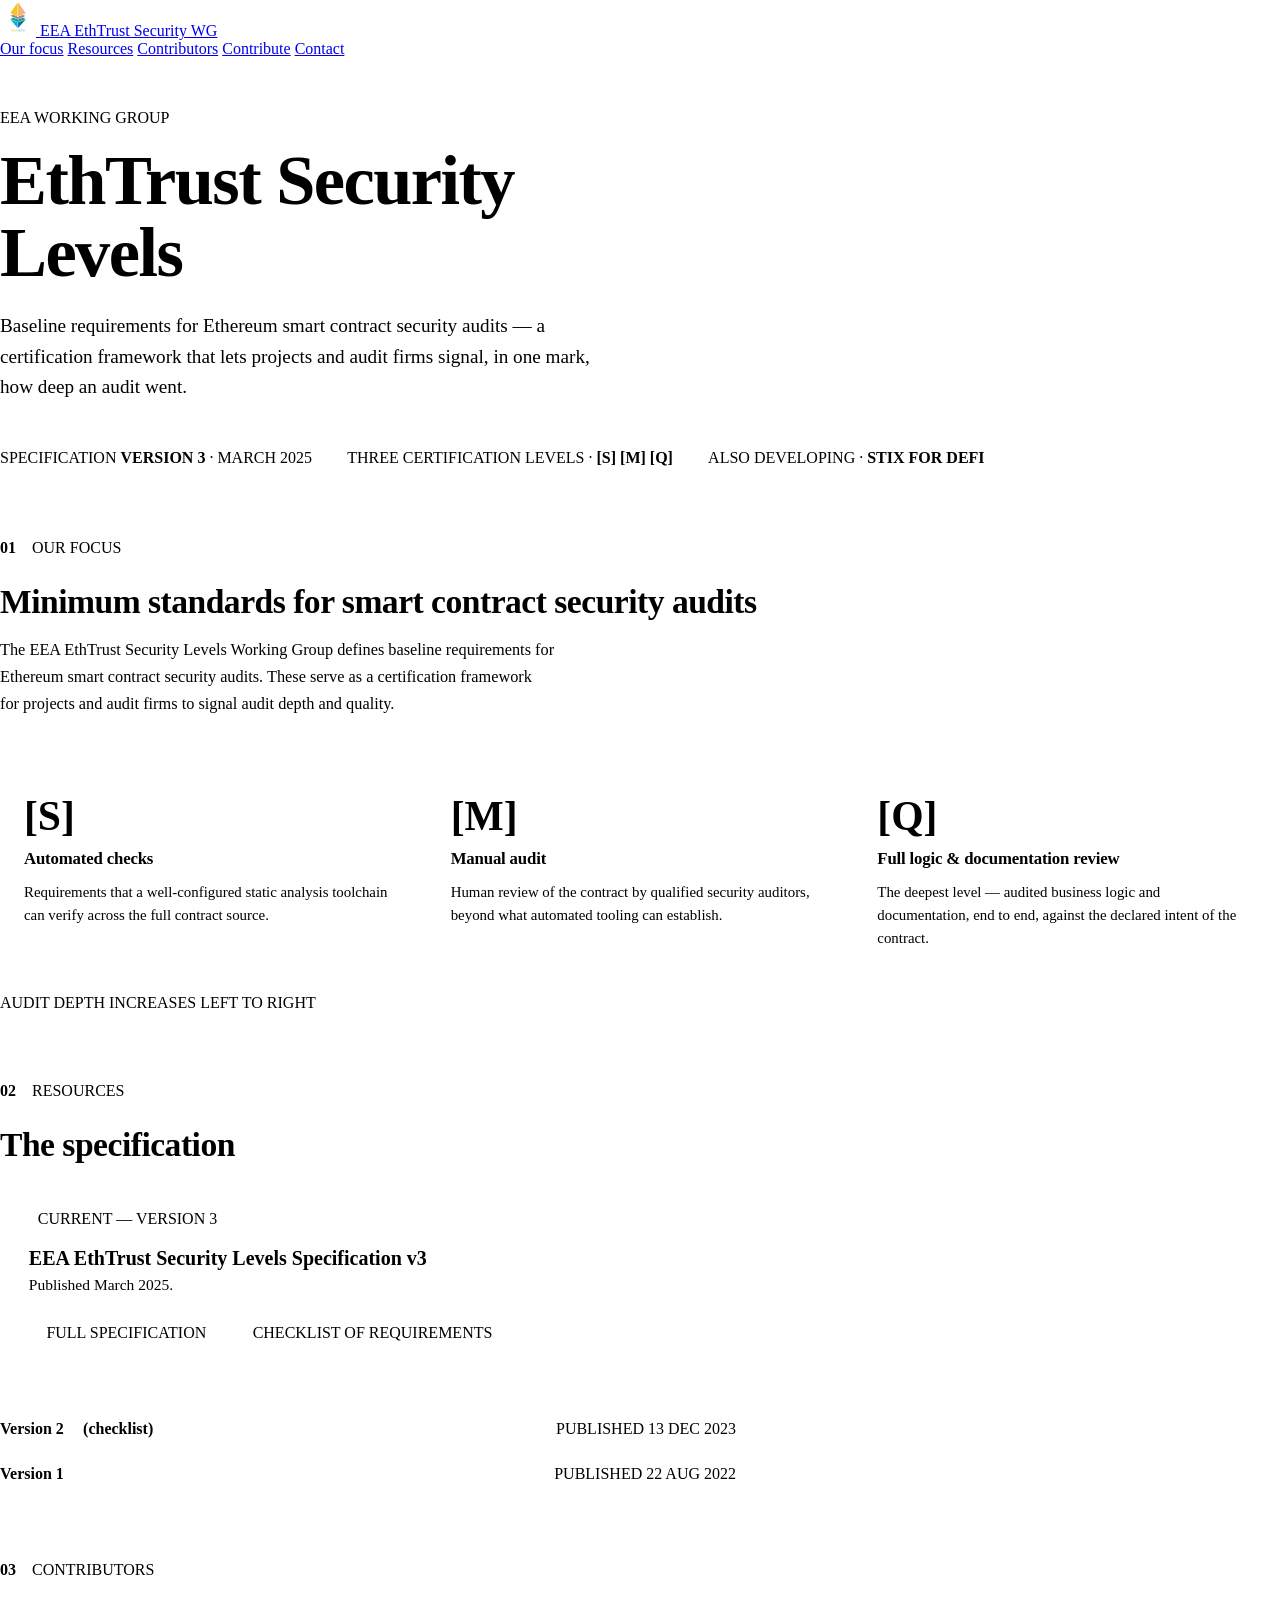
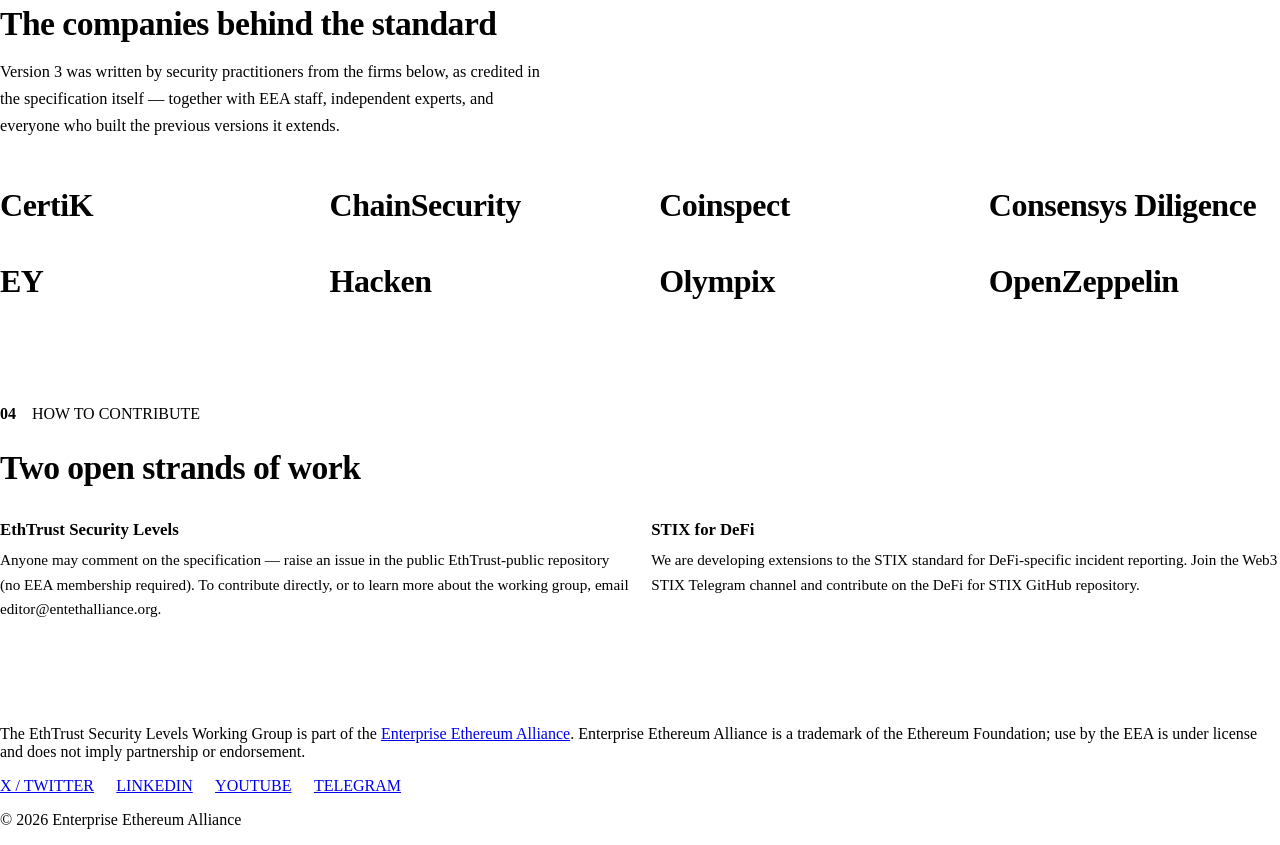
==== docs/index.html @ 2c8ad055 "feat: v1 and v2 specs (+ v2 checklist) restyled on the editorial family Same overlay method as v3: c" ====
<!doctype html>
<html lang="en">
<head>
<meta charset="utf-8">
<meta name="viewport" content="width=device-width, initial-scale=1">
<title>EEA EthTrust Security Levels Working Group</title>
<meta name="description" content="EEA EthTrust Security Levels define minimum security audit standards for Ethereum smart contracts — three certification levels, [S], [M] and [Q].">
<meta name="author" content="EEA Inc.">

<!-- EEA-PAGES Analytics (GT-PL9524M) -->
<script async src="https://www.googletagmanager.com/gtag/js?id=GT-PL9524M"></script>
<script>
  window.dataLayer = window.dataLayer || [];
  function gtag(){dataLayer.push(arguments);}
  gtag('js', new Date());
  gtag('config', 'GT-PL9524M');
</script>

<link rel="canonical" href="https://entethalliance.github.io/wg-ethtrust-site/">
<link rel="icon" type="image/webp" href="eea-logo.webp">
<meta name="theme-color" content="#EDEAE3">

<meta property="og:type" content="website">
<meta property="og:site_name" content="Enterprise Ethereum Alliance">
<meta property="og:title" content="EEA EthTrust Security Levels Working Group">
<meta property="og:description" content="Minimum security audit standards for Ethereum smart contracts — three certification levels, [S], [M] and [Q].">
<meta property="og:url" content="https://entethalliance.github.io/wg-ethtrust-site/">
<meta property="og:image" content="https://entethalliance.github.io/wg-ethtrust-site/og-card.png">
<meta property="og:image:width" content="1200">
<meta property="og:image:height" content="630">
<meta name="twitter:card" content="summary_large_image">
<meta name="twitter:site" content="@EntEthAlliance">
<meta name="twitter:title" content="EEA EthTrust Security Levels Working Group">
<meta name="twitter:description" content="Minimum security audit standards for Ethereum smart contracts — three certification levels, [S], [M] and [Q].">
<meta name="twitter:image" content="https://entethalliance.github.io/wg-ethtrust-site/og-card.png">

<script type="application/ld+json">
{
  "@context": "https://schema.org",
  "@type": "WebPage",
  "name": "EEA EthTrust Security Levels Working Group",
  "description": "EEA EthTrust Security Levels define minimum security audit standards for Ethereum smart contracts.",
  "url": "https://entethalliance.github.io/wg-ethtrust-site/",
  "publisher": {
    "@type": "Organization",
    "name": "Enterprise Ethereum Alliance",
    "url": "https://entethalliance.org/",
    "sameAs": [
      "https://twitter.com/EntEthAlliance",
      "https://www.linkedin.com/company/ethereum-alliance/"
    ]
  },
  "about": {
    "@type": "Thing",
    "name": "EEA EthTrust Security Levels Specification",
    "url": "https://entethalliance.org/specs/ethtrust-sl/v3/"
  }
}
</script>

<link rel="preconnect" href="https://fonts.googleapis.com">
<link rel="preconnect" href="https://fonts.gstatic.com" crossorigin>
<link rel="stylesheet" href="https://fonts.googleapis.com/css2?family=Inter:ital,opsz,wght@0,14..32,100..900;1,14..32,100..900&family=Kode+Mono:wght@400;500;600&display=swap">
<link rel="stylesheet" href="https://entethalliance.github.io/eea-design-system/editorial.css">

<style>
/* ── Page-local styles. Everything maps onto --eea-ed-* tokens. ── */

html { scroll-behavior: smooth; }
body { margin: 0; }

.measure {
  max-width: var(--eea-ed-measure);
  margin: 0 auto;
  padding-left: var(--eea-ed-shoulder);
  padding-right: var(--eea-ed-shoulder);
}

/* ── Masthead ── */
.masthead { padding: 3.2rem 0 0; }
.masthead-kicker {
  font-family: var(--eea-ed-font-mono);
  font-size: var(--eea-ed-label-lg);
  letter-spacing: var(--eea-ed-track-wide);
  text-transform: uppercase;
  color: var(--eea-ed-accent);
  margin: 0 0 1.1rem;
}
.masthead h1 {
  font-size: clamp(2.4rem, 6vw, 4.4rem);
  font-weight: 650;
  letter-spacing: -0.022em;
  line-height: 1.02;
  margin: 0 0 1.4rem;
  max-width: 20ch;
}
.masthead-stand {
  font-size: clamp(1.02rem, 1.6vw, 1.2rem);
  line-height: 1.6;
  color: var(--eea-ed-ink);
  max-width: 62ch;
  margin: 0 0 2rem;
}
.masthead-meta {
  display: flex;
  flex-wrap: wrap;
  gap: 0.6rem 2.2rem;
  align-items: baseline;
  padding: 0.9rem 0 1.1rem;
  border-top: 2px solid var(--eea-ed-ink);
  border-bottom: 1px solid var(--eea-ed-line);
  font-family: var(--eea-ed-font-mono);
  font-size: var(--eea-ed-label);
  letter-spacing: var(--eea-ed-track);
  text-transform: uppercase;
  color: var(--eea-ed-ink-soft);
}
.masthead-meta strong { color: var(--eea-ed-ink); font-weight: 600; }

/* ── Sections ── */
section { padding: 3.4rem 0 0.6rem; }
.kicker {
  display: flex;
  align-items: baseline;
  gap: 1rem;
  font-family: var(--eea-ed-font-mono);
  font-size: var(--eea-ed-label-lg);
  letter-spacing: var(--eea-ed-track-wide);
  text-transform: uppercase;
  color: var(--eea-ed-ink-soft);
  margin: 0 0 1.6rem;
}
.kicker::before {
  content: attr(data-n);
  color: var(--eea-ed-accent);
  font-weight: 600;
}
.kicker::after {
  content: "";
  flex: 1;
  border-bottom: 1px dotted var(--eea-ed-ink-mute);
  transform: translateY(-0.3em);
}
section h2 {
  font-size: clamp(1.5rem, 3vw, 2.1rem);
  font-weight: 650;
  letter-spacing: -0.015em;
  margin: 0 0 1rem;
}
.prose { max-width: 68ch; font-size: 1.02rem; line-height: 1.65; }
.prose a { color: var(--eea-ed-accent); text-decoration: none; border-bottom: 1px solid var(--eea-ed-line); }
.prose a:hover { color: var(--eea-ed-accent-deep); border-bottom-color: var(--eea-ed-accent); }

/* ── Level plates ── */
.levels {
  display: grid;
  grid-template-columns: repeat(auto-fit, minmax(240px, 1fr));
  gap: 0;
  border: 1px solid var(--eea-ed-ink);
  margin: 2.2rem 0 1rem;
  background: var(--eea-ed-ground);
}
.level {
  padding: 1.6rem 1.5rem 1.7rem;
  border-right: 1px solid var(--eea-ed-line);
  display: flex;
  flex-direction: column;
  gap: 0.75rem;
}
.level:last-child { border-right: 0; }
.level-depth { display: flex; gap: 3px; height: 5px; }
.level-depth i { flex: 1; background: var(--eea-ed-rule); }
.level[data-depth="1"] .level-depth i:nth-child(-n+1),
.level[data-depth="2"] .level-depth i:nth-child(-n+2),
.level[data-depth="3"] .level-depth i:nth-child(-n+3) { background: var(--eea-ed-accent); }
.level-mark {
  font-family: var(--eea-ed-font-mono);
  font-size: 2.6rem;
  font-weight: 600;
  line-height: 1;
  color: var(--eea-ed-accent);
}
.level h3 { margin: 0; font-size: 1.05rem; font-weight: 650; letter-spacing: -0.01em; }
.level p { margin: 0; font-size: 0.93rem; line-height: 1.55; color: var(--eea-ed-ink-soft); }
.levels-note {
  font-family: var(--eea-ed-font-mono);
  font-size: var(--eea-ed-label);
  letter-spacing: var(--eea-ed-track);
  text-transform: uppercase;
  color: var(--eea-ed-ink-mute);
  margin: 0 0 0.4rem;
}

/* ── Resources ── */
.res-feature {
  border: 1px solid var(--eea-ed-ink);
  background: var(--eea-ed-ground);
  padding: 1.7rem 1.8rem 1.8rem;
  margin: 0 0 1.6rem;
}
.res-feature-tag {
  font-family: var(--eea-ed-font-mono);
  font-size: var(--eea-ed-label);
  letter-spacing: var(--eea-ed-track);
  text-transform: uppercase;
  color: var(--eea-ed-page);
  background: var(--eea-ed-accent);
  display: inline-block;
  padding: 3px 9px;
  margin: 0 0 1rem;
}
.res-feature h3 { margin: 0 0 0.4rem; font-size: 1.25rem; font-weight: 650; }
.res-feature p { margin: 0 0 1.2rem; color: var(--eea-ed-ink-soft); font-size: 0.97rem; }
.btn-row { display: flex; flex-wrap: wrap; gap: 0.7rem; }
.btn {
  font-family: var(--eea-ed-font-mono);
  font-size: var(--eea-ed-label-lg);
  letter-spacing: var(--eea-ed-track);
  text-transform: uppercase;
  text-decoration: none;
  padding: 0.65rem 1.1rem;
  border: 1px solid var(--eea-ed-ink);
  color: var(--eea-ed-page);
  background: var(--eea-ed-ink);
  transition: background 120ms linear, color 120ms linear;
}
.btn:hover { background: var(--eea-ed-accent-deep); border-color: var(--eea-ed-accent-deep); }
.btn.ghost { background: transparent; color: var(--eea-ed-ink); }
.btn.ghost:hover { background: var(--eea-ed-ink); color: var(--eea-ed-page); }

.res-prev { list-style: none; margin: 0; padding: 0; max-width: 46rem; }
.res-prev li {
  display: flex;
  flex-wrap: wrap;
  align-items: baseline;
  gap: 0.4rem 1.2rem;
  padding: 0.85rem 0;
  border-bottom: 1px dotted var(--eea-ed-ink-mute);
}
.res-prev a { color: var(--eea-ed-ink); font-weight: 550; text-decoration: none; border-bottom: 1px solid var(--eea-ed-line); }
.res-prev a:hover { color: var(--eea-ed-accent); border-bottom-color: var(--eea-ed-accent); }
.res-prev .when {
  margin-left: auto;
  font-family: var(--eea-ed-font-mono);
  font-size: var(--eea-ed-label);
  letter-spacing: var(--eea-ed-track);
  text-transform: uppercase;
  color: var(--eea-ed-ink-soft);
}

/* ── Contributing companies ── */
.companies {
  list-style: none;
  margin: 2rem 0 1rem;
  padding: 0;
  display: grid;
  grid-template-columns: repeat(auto-fill, minmax(250px, 1fr));
  gap: 0 2.4rem;
}
.companies li {
  border-top: 2px solid var(--eea-ed-ink);
  padding: 1rem 0 1.6rem;
  font-size: clamp(1.5rem, 2.6vw, 2rem);
  font-weight: 650;
  letter-spacing: -0.015em;
  line-height: 1.1;
}

/* ── Contribute / contact ── */
.contrib {
  display: grid;
  grid-template-columns: repeat(auto-fit, minmax(280px, 1fr));
  gap: 1.4rem;
  margin: 0.4rem 0 1rem;
}
.contrib-card {
  border-top: 2px solid var(--eea-ed-ink);
  padding: 1.1rem 0 0;
}
.contrib-card h3 { margin: 0 0 0.5rem; font-size: 1.05rem; font-weight: 650; }
.contrib-card p { margin: 0 0 0.9rem; font-size: 0.95rem; line-height: 1.6; color: var(--eea-ed-ink-soft); }
.contrib-card p a { color: var(--eea-ed-accent); text-decoration: none; border-bottom: 1px solid var(--eea-ed-line); }
.contrib-card p a:hover { color: var(--eea-ed-accent-deep); border-bottom-color: var(--eea-ed-accent); }

/* ── Colophon extras ── */
.eea-colophon { margin-top: 4rem; }
.colophon-social { margin-top: 0.9rem; display: flex; gap: 1.4rem; flex-wrap: wrap; }
.colophon-social a {
  font-family: var(--eea-ed-font-mono);
  font-size: var(--eea-ed-label);
  letter-spacing: var(--eea-ed-track);
  text-transform: uppercase;
}

/* ── Load reveal — one staggered pass, masthead only ── */
@media (prefers-reduced-motion: no-preference) {
  .masthead > * { opacity: 0; transform: translateY(10px); animation: rise 480ms cubic-bezier(.2,.6,.2,1) forwards; }
  .masthead > *:nth-child(2) { animation-delay: 70ms; }
  .masthead > *:nth-child(3) { animation-delay: 140ms; }
  .masthead > *:nth-child(4) { animation-delay: 210ms; }
  @keyframes rise { to { opacity: 1; transform: none; } }
}
</style>
</head>
<body class="eea-editorial">

<header class="eea-site-bar">
  <div class="eea-site-bar-inner">
    <a class="eea-site-id" href="https://entethalliance.org/">
      <img class="eea-site-id-logo" src="eea-logo.webp" alt="EEA" width="36" height="36">
      <span class="eea-site-id-rule" aria-hidden="true"></span>
      <span class="eea-site-id-stack">
        <span class="eea-site-id-name">EEA EthTrust Security WG</span>
        <span class="eea-site-id-bars" aria-hidden="true"><i></i><i></i><i></i></span>
      </span>
    </a>
    <nav class="eea-site-links" aria-label="EthTrust Security Levels WG">
      <a href="#focus">Our focus</a>
      <a href="#resources">Resources</a>
      <a href="#contributors">Contributors</a>
      <a href="#contribute">Contribute</a>
      <a href="#contact">Contact</a>
    </nav>
  </div>
</header>

<main>
  <div class="measure masthead">
    <p class="masthead-kicker">EEA Working Group</p>
    <h1>EthTrust Security Levels</h1>
    <p class="masthead-stand">Baseline requirements for Ethereum smart contract
    security audits — a certification framework that lets projects and audit
    firms signal, in one mark, how deep an audit went.</p>
    <div class="masthead-meta">
      <span>Specification <strong>Version&nbsp;3</strong> · March&nbsp;2025</span>
      <span>Three certification levels · <strong>[S]&nbsp;[M]&nbsp;[Q]</strong></span>
      <span>Also developing · <strong>STIX for DeFi</strong></span>
    </div>
  </div>

  <section id="focus" class="measure">
    <p class="kicker" data-n="01">Our focus</p>
    <h2>Minimum standards for smart contract security audits</h2>
    <p class="prose">The EEA EthTrust Security Levels Working Group defines
    baseline requirements for Ethereum smart contract security audits. These
    serve as a certification framework for projects and audit firms to signal
    audit depth and quality.</p>

    <div class="levels" role="list">
      <div class="level" role="listitem" data-depth="1">
        <div class="level-depth" aria-hidden="true"><i></i><i></i><i></i></div>
        <div class="level-mark" aria-hidden="true">[S]</div>
        <h3>Automated checks</h3>
        <p>Requirements that a well-configured static analysis toolchain can
        verify across the full contract source.</p>
      </div>
      <div class="level" role="listitem" data-depth="2">
        <div class="level-depth" aria-hidden="true"><i></i><i></i><i></i></div>
        <div class="level-mark" aria-hidden="true">[M]</div>
        <h3>Manual audit</h3>
        <p>Human review of the contract by qualified security auditors, beyond
        what automated tooling can establish.</p>
      </div>
      <div class="level" role="listitem" data-depth="3">
        <div class="level-depth" aria-hidden="true"><i></i><i></i><i></i></div>
        <div class="level-mark" aria-hidden="true">[Q]</div>
        <h3>Full logic &amp; documentation review</h3>
        <p>The deepest level — audited business logic and documentation,
        end to end, against the declared intent of the contract.</p>
      </div>
    </div>
    <p class="levels-note">Audit depth increases left to right</p>
  </section>

  <section id="resources" class="measure">
    <p class="kicker" data-n="02">Resources</p>
    <h2>The specification</h2>

    <div class="res-feature">
      <span class="res-feature-tag">Current — Version 3</span>
      <h3>EEA EthTrust Security Levels Specification v3</h3>
      <p>Published March 2025.</p>
      <div class="btn-row">
        <a class="btn" href="spec/v3/">Full specification</a>
        <a class="btn ghost" href="spec/v3/checklist.html">Checklist of requirements</a>
      </div>
    </div>

    <ul class="res-prev">
      <li><a href="spec/v2/">Version 2</a> <a href="spec/v2/checklist.html">(checklist)</a><span class="when">Published 13 Dec 2023</span></li>
      <li><a href="spec/v1/">Version 1</a><span class="when">Published 22 Aug 2022</span></li>
    </ul>
  </section>

  <section id="contributors" class="measure">
    <p class="kicker" data-n="03">Contributors</p>
    <h2>The companies behind the standard</h2>
    <p class="prose">Version&nbsp;3 was written by security practitioners from
    the firms below, as credited in the specification itself — together with
    EEA staff, independent experts, and everyone who built the previous
    versions it extends.</p>
    <ul class="companies" role="list">
      <li>CertiK</li>
      <li>ChainSecurity</li>
      <li>Coinspect</li>
      <li>Consensys Diligence</li>
      <li>EY</li>
      <li>Hacken</li>
      <li>Olympix</li>
      <li>OpenZeppelin</li>
    </ul>
  </section>

  <section id="contribute" class="measure">
    <p class="kicker" data-n="04">How to contribute</p>
    <h2>Two open strands of work</h2>
    <div class="contrib">
      <div class="contrib-card" id="contact">
        <h3>EthTrust Security Levels</h3>
        <p>Anyone may comment on the specification — raise an issue in the
        public
        <a href="https://github.com/EntEthAlliance/EthTrust-public/issues">EthTrust-public repository</a>
        (no EEA membership required). To contribute directly, or to learn more
        about the working group, email
        <a href="mailto:editor@entethalliance.org">editor@entethalliance.org</a>.</p>
      </div>
      <div class="contrib-card">
        <h3>STIX for DeFi</h3>
        <p>We are developing extensions to the STIX standard for DeFi-specific
        incident reporting. Join the
        <a href="https://t.me/+lh_czW2S07BiNTc0">Web3 STIX Telegram channel</a>
        and contribute on the
        <a href="https://github.com/EntEthAlliance/defi-for-stix/">DeFi for STIX GitHub repository</a>.</p>
      </div>
    </div>
  </section>
</main>

<footer class="eea-colophon">
  <div class="eea-colophon-inner">
    <div class="eea-colophon-bars" aria-hidden="true"><i></i><i></i><i></i></div>
    <p>The EthTrust Security Levels Working Group is part of the
    <a href="https://entethalliance.org/">Enterprise Ethereum Alliance</a>.
    Enterprise Ethereum Alliance is a trademark of the Ethereum Foundation;
    use by the EEA is under license and does not imply partnership or
    endorsement.</p>
    <div class="colophon-social">
      <a href="https://twitter.com/EntEthAlliance">X / Twitter</a>
      <a href="https://www.linkedin.com/company/ethereum-alliance/">LinkedIn</a>
      <a href="https://www.youtube.com/channel/UClC49LtcE4Wuo4POqa4J0bA">YouTube</a>
      <a href="https://t.me/+lh_czW2S07BiNTc0">Telegram</a>
    </div>
    <p class="eea-colophon-meta">© 2026 Enterprise Ethereum Alliance</p>
  </div>
</footer>

</body>
</html>
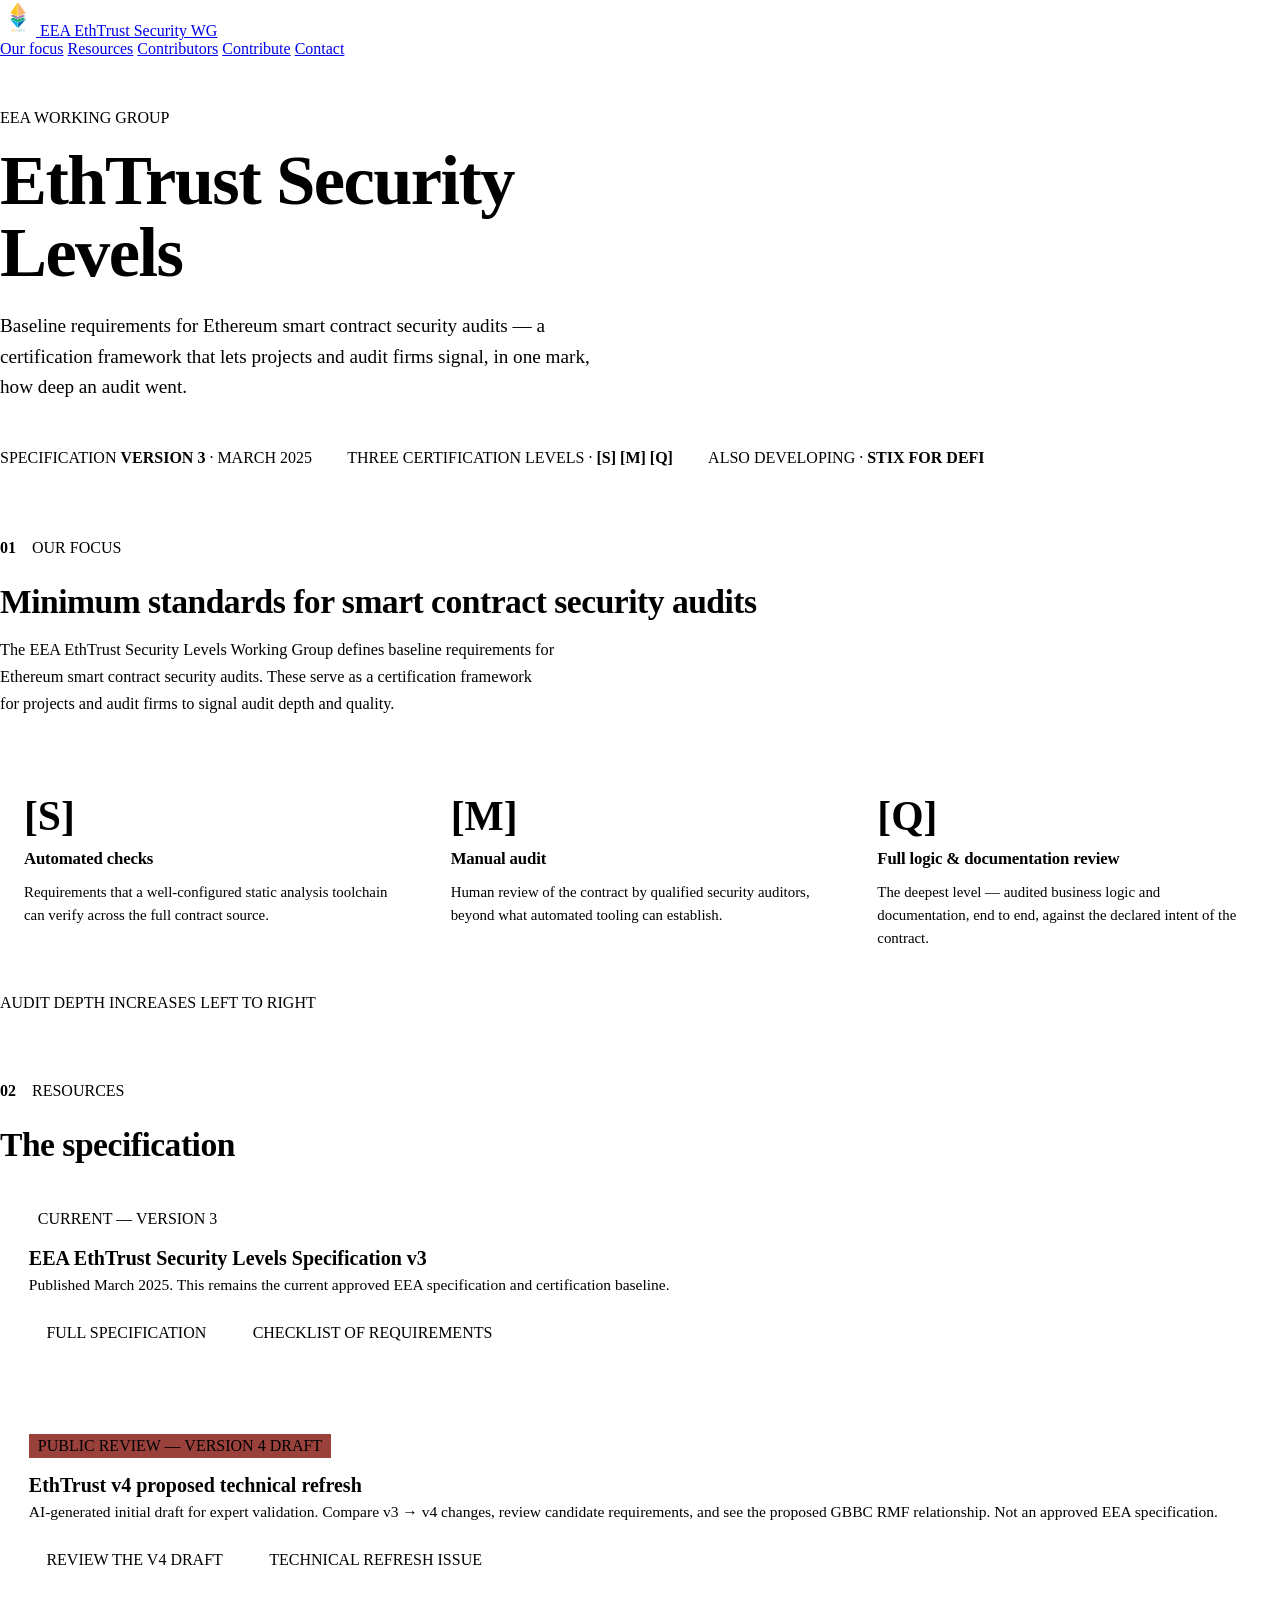
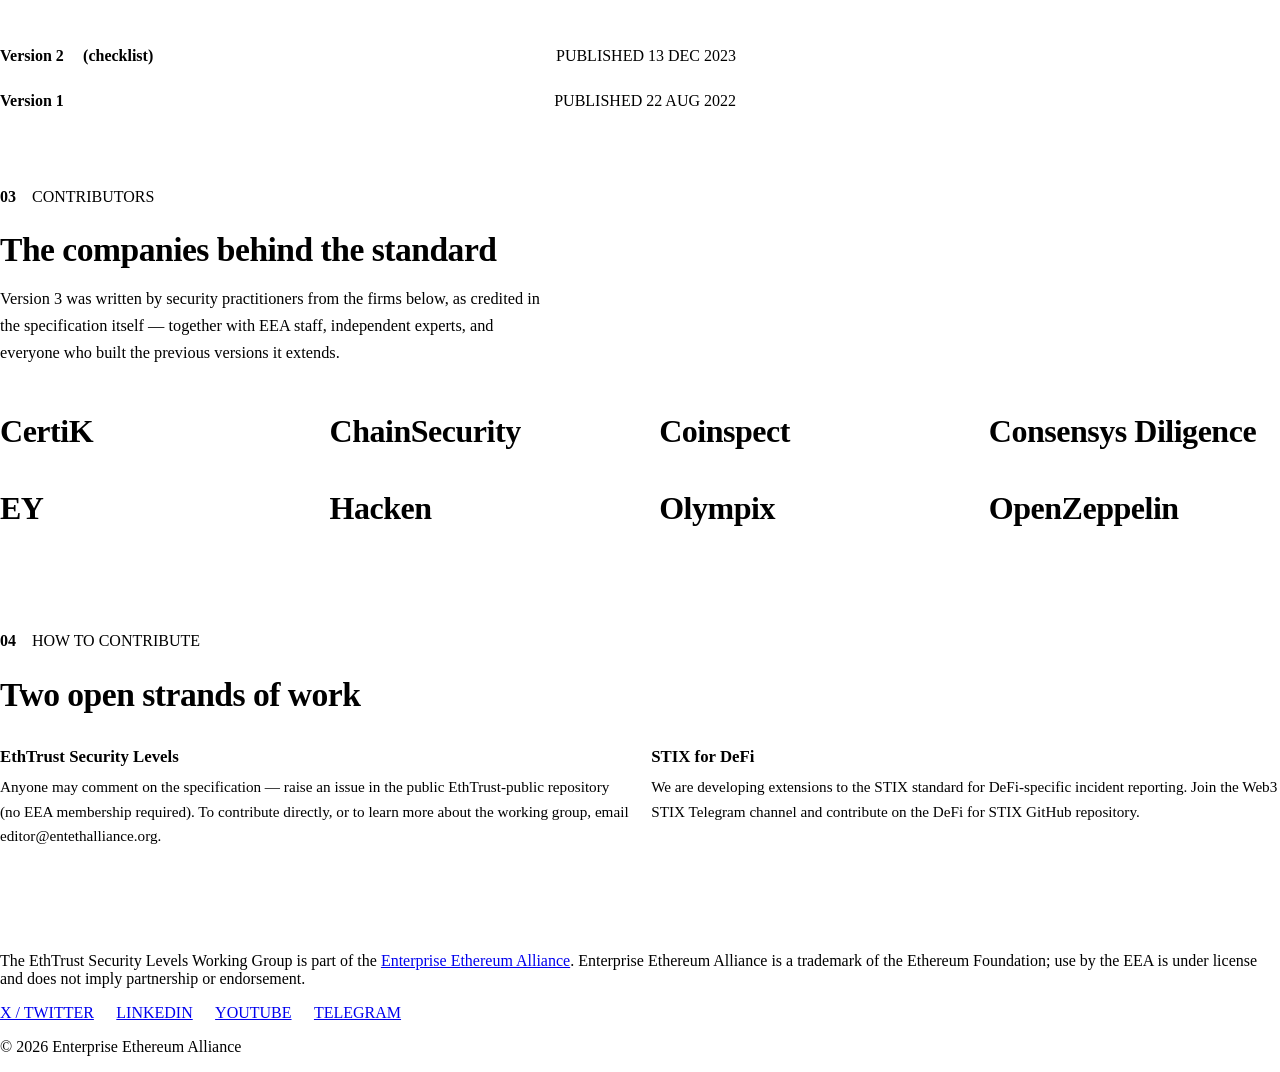
==== commit eb9ab942: "feat: surface EthTrust v4 public review draft" ====
--- a/docs/index.html
+++ b/docs/index.html
@@ -209,6 +209,8 @@
   padding: 3px 9px;
   margin: 0 0 1rem;
 }
+.res-feature.review-draft { border-color: #9B413C; }
+.res-feature.review-draft .res-feature-tag { background: #9B413C; }
 .res-feature h3 { margin: 0 0 0.4rem; font-size: 1.25rem; font-weight: 650; }
 .res-feature p { margin: 0 0 1.2rem; color: var(--eea-ed-ink-soft); font-size: 0.97rem; }
 .btn-row { display: flex; flex-wrap: wrap; gap: 0.7rem; }
@@ -379,10 +381,20 @@
     <div class="res-feature">
       <span class="res-feature-tag">Current — Version 3</span>
       <h3>EEA EthTrust Security Levels Specification v3</h3>
-      <p>Published March 2025.</p>
+      <p>Published March 2025. This remains the current approved EEA specification and certification baseline.</p>
       <div class="btn-row">
         <a class="btn" href="spec/v3/">Full specification</a>
         <a class="btn ghost" href="spec/v3/checklist.html">Checklist of requirements</a>
+      </div>
+    </div>
+
+    <div class="res-feature review-draft">
+      <span class="res-feature-tag">Public review — Version 4 draft</span>
+      <h3>EthTrust v4 proposed technical refresh</h3>
+      <p>AI-generated initial draft for expert validation. Compare v3 → v4 changes, review candidate requirements, and see the proposed GBBC RMF relationship. Not an approved EEA specification.</p>
+      <div class="btn-row">
+        <a class="btn" href="spec/v4/">Review the v4 draft</a>
+        <a class="btn ghost" href="https://github.com/EntEthAlliance/wg-ethtrust-site/issues/6">Technical refresh issue</a>
       </div>
     </div>
 
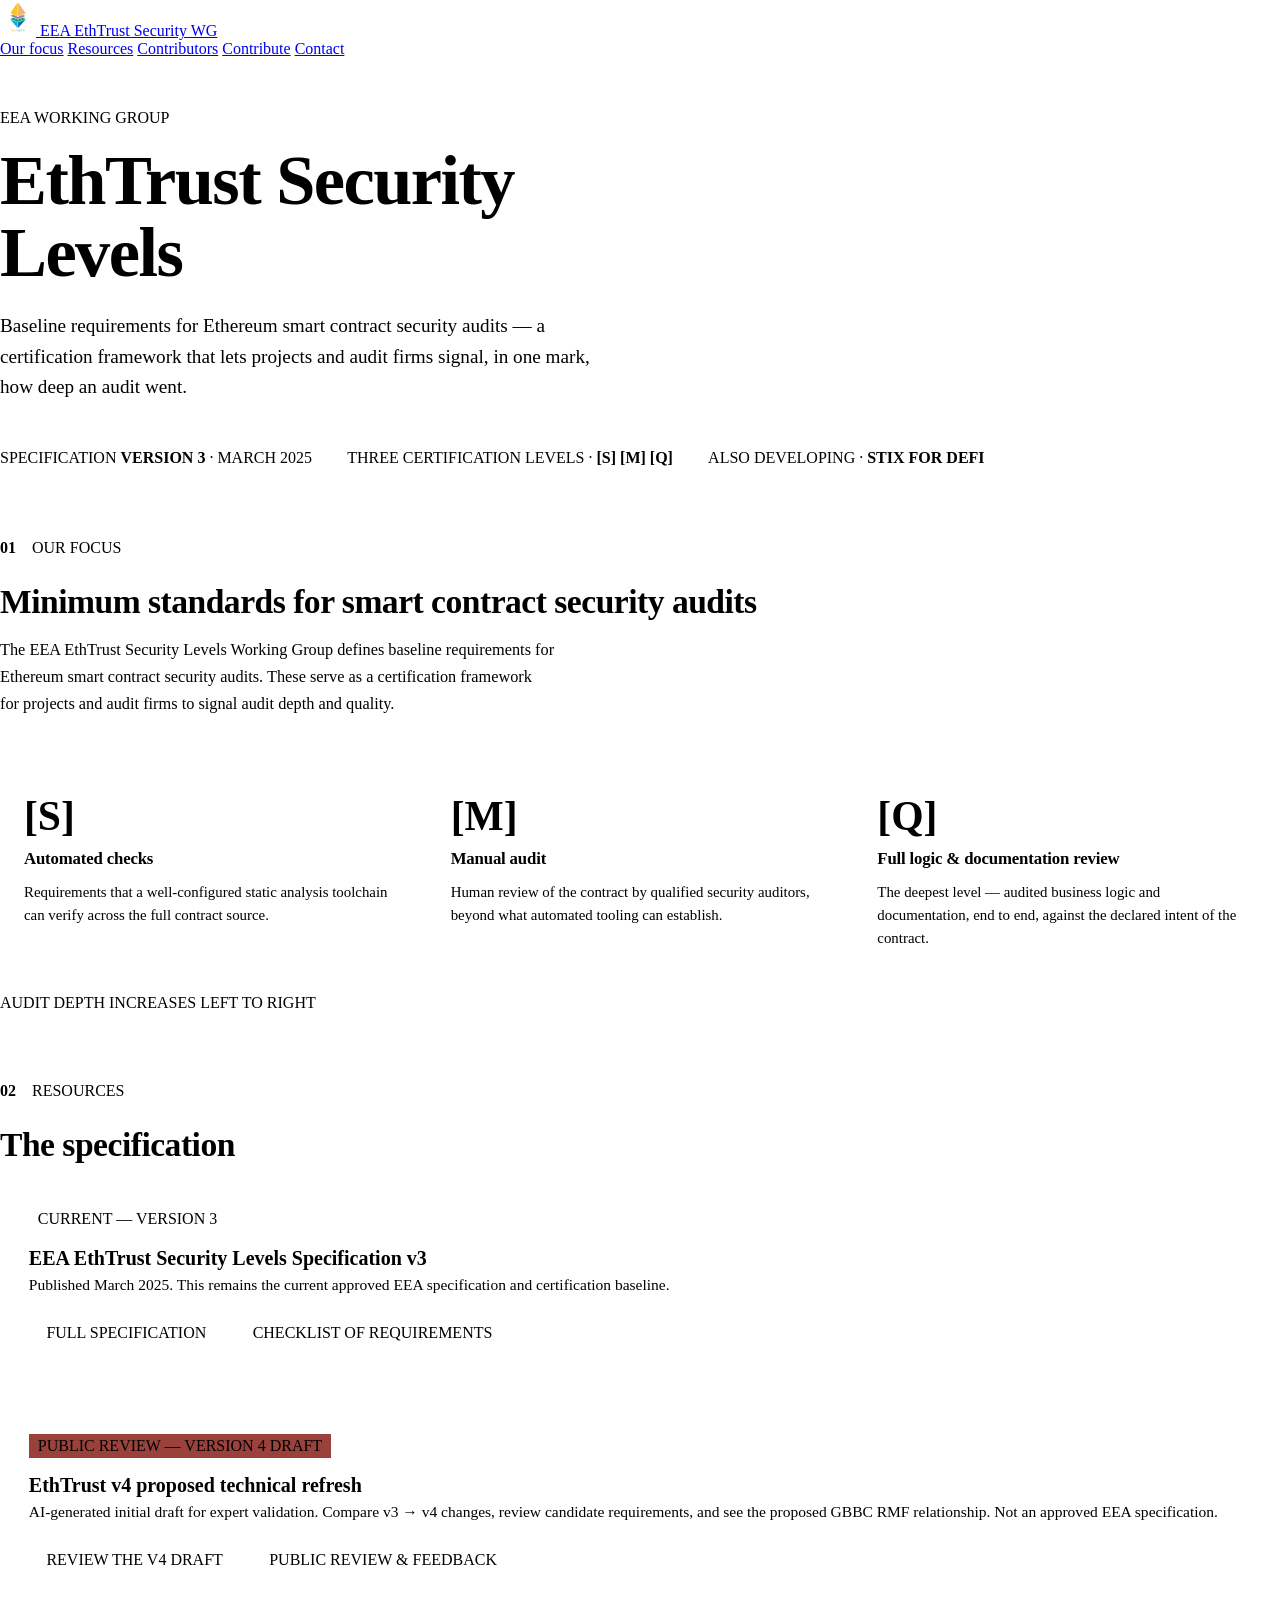
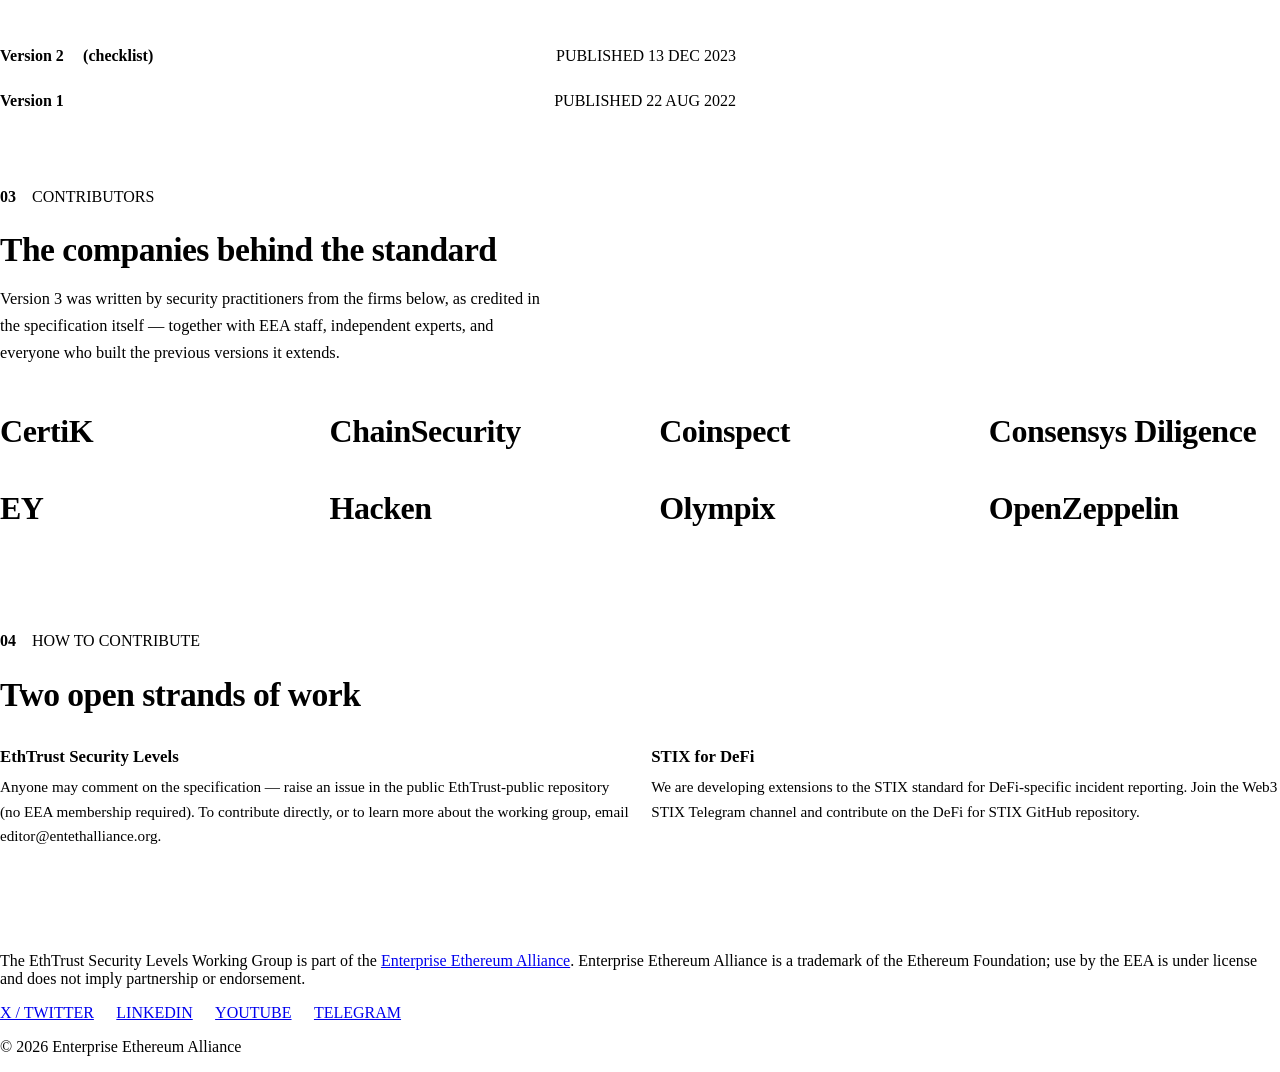
==== commit d28ba3c1: "chore: route v4 feedback buttons to the public review channel Main page's review-draft card now link" ====
--- a/docs/index.html
+++ b/docs/index.html
@@ -394,7 +394,7 @@
       <p>AI-generated initial draft for expert validation. Compare v3 → v4 changes, review candidate requirements, and see the proposed GBBC RMF relationship. Not an approved EEA specification.</p>
       <div class="btn-row">
         <a class="btn" href="spec/v4/">Review the v4 draft</a>
-        <a class="btn ghost" href="https://github.com/EntEthAlliance/wg-ethtrust-site/issues/6">Technical refresh issue</a>
+        <a class="btn ghost" href="https://github.com/EntEthAlliance/EthTrust-public/issues/12">Public review &amp; feedback</a>
       </div>
     </div>
 
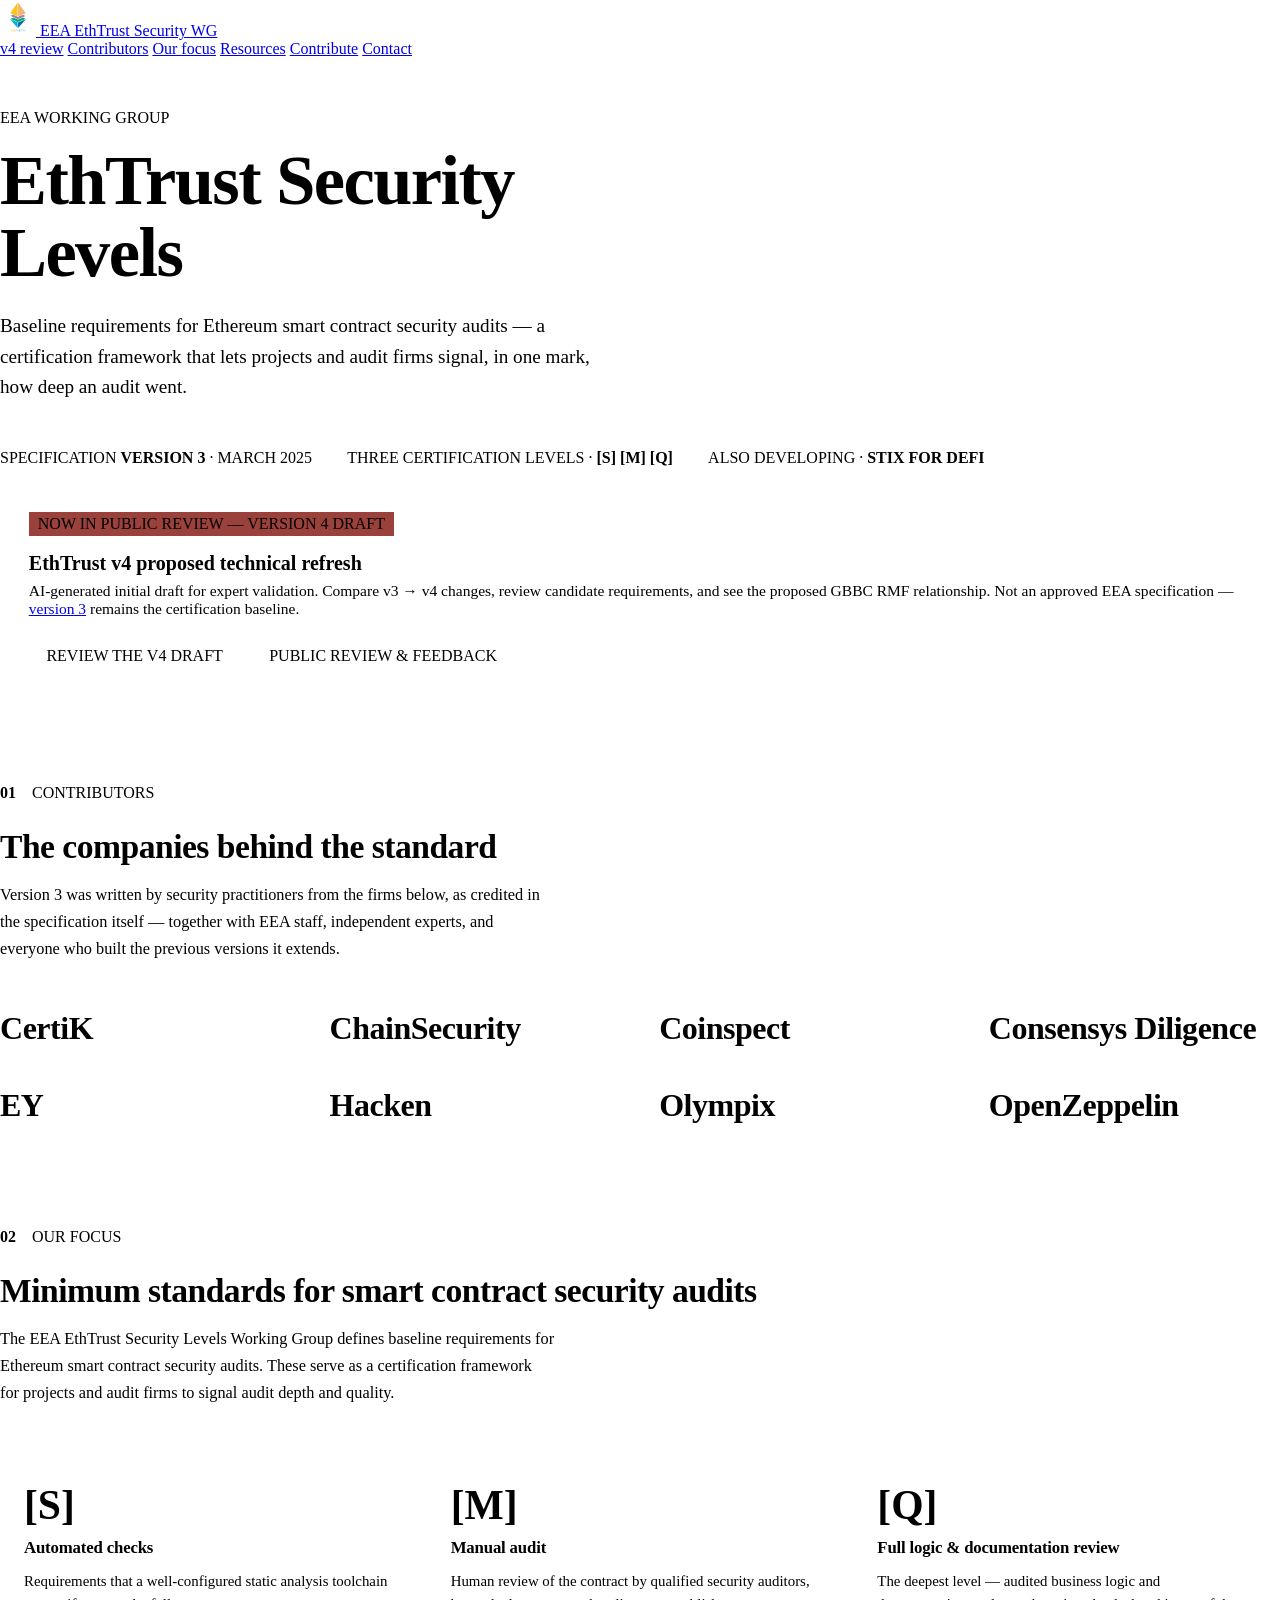
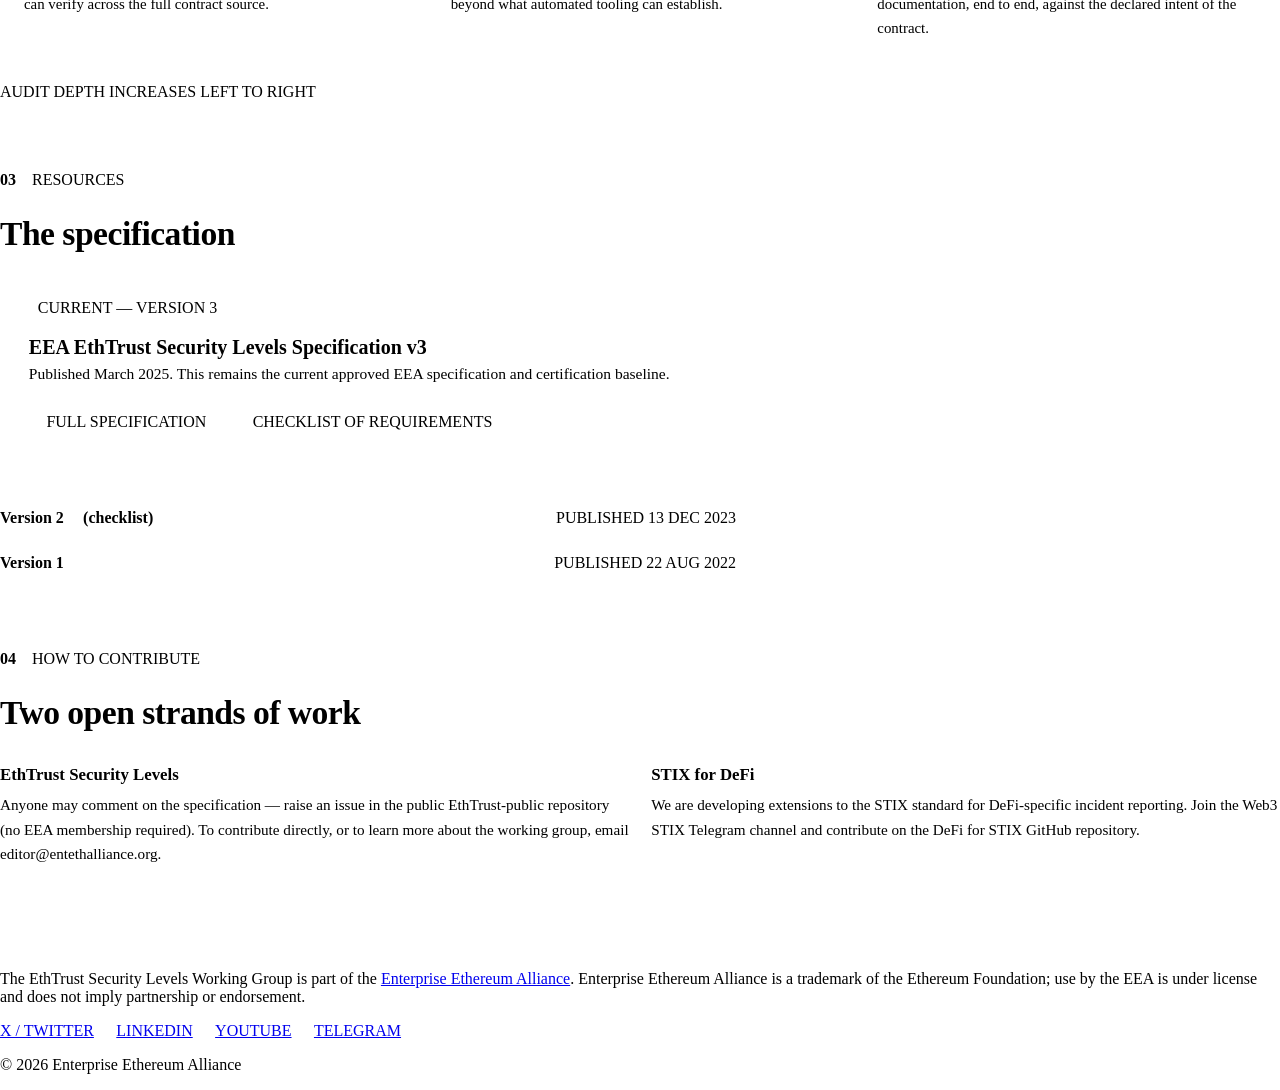
==== commit aa26bebe: "feat: v4 review callout and linked companies grid moved to top of page Page order is now masthead → " ====
--- a/docs/index.html
+++ b/docs/index.html
@@ -267,6 +267,15 @@
   letter-spacing: -0.015em;
   line-height: 1.1;
 }
+.companies a {
+  color: var(--eea-ed-ink);
+  text-decoration: none;
+  border-bottom: 2px solid transparent;
+}
+.companies a:hover {
+  color: var(--eea-ed-accent);
+  border-bottom-color: var(--eea-ed-accent);
+}
 
 /* ── Contribute / contact ── */
 .contrib {
@@ -317,9 +326,10 @@
       </span>
     </a>
     <nav class="eea-site-links" aria-label="EthTrust Security Levels WG">
+      <a href="#v4-review">v4 review</a>
+      <a href="#contributors">Contributors</a>
       <a href="#focus">Our focus</a>
       <a href="#resources">Resources</a>
-      <a href="#contributors">Contributors</a>
       <a href="#contribute">Contribute</a>
       <a href="#contact">Contact</a>
     </nav>
@@ -340,8 +350,40 @@
     </div>
   </div>
 
+
+  <div class="measure">
+    <div class="res-feature review-draft" id="v4-review">
+      <span class="res-feature-tag">Now in public review — Version 4 draft</span>
+      <h3>EthTrust v4 proposed technical refresh</h3>
+      <p>AI-generated initial draft for expert validation. Compare v3 → v4 changes, review candidate requirements, and see the proposed GBBC RMF relationship. Not an approved EEA specification — <a href="spec/v3/">version 3</a> remains the certification baseline.</p>
+      <div class="btn-row">
+        <a class="btn" href="spec/v4/">Review the v4 draft</a>
+        <a class="btn ghost" href="https://github.com/EntEthAlliance/EthTrust-public/issues/12">Public review &amp; feedback</a>
+      </div>
+    </div>
+  </div>
+
+  <section id="contributors" class="measure">
+    <p class="kicker" data-n="01">Contributors</p>
+    <h2>The companies behind the standard</h2>
+    <p class="prose">Version&nbsp;3 was written by security practitioners from
+    the firms below, as credited in the specification itself — together with
+    EEA staff, independent experts, and everyone who built the previous
+    versions it extends.</p>
+    <ul class="companies" role="list">
+      <li><a href="https://www.certik.com/">CertiK</a></li>
+      <li><a href="https://www.chainsecurity.com/">ChainSecurity</a></li>
+      <li><a href="https://www.coinspect.com/">Coinspect</a></li>
+      <li><a href="https://diligence.consensys.io/">Consensys Diligence</a></li>
+      <li><a href="https://www.ey.com/">EY</a></li>
+      <li><a href="https://hacken.io/">Hacken</a></li>
+      <li><a href="https://www.olympix.ai/">Olympix</a></li>
+      <li><a href="https://www.openzeppelin.com/">OpenZeppelin</a></li>
+    </ul>
+  </section>
+
   <section id="focus" class="measure">
-    <p class="kicker" data-n="01">Our focus</p>
+    <p class="kicker" data-n="02">Our focus</p>
     <h2>Minimum standards for smart contract security audits</h2>
     <p class="prose">The EEA EthTrust Security Levels Working Group defines
     baseline requirements for Ethereum smart contract security audits. These
@@ -375,7 +417,7 @@
   </section>
 
   <section id="resources" class="measure">
-    <p class="kicker" data-n="02">Resources</p>
+    <p class="kicker" data-n="03">Resources</p>
     <h2>The specification</h2>
 
     <div class="res-feature">
@@ -388,15 +430,6 @@
       </div>
     </div>
 
-    <div class="res-feature review-draft">
-      <span class="res-feature-tag">Public review — Version 4 draft</span>
-      <h3>EthTrust v4 proposed technical refresh</h3>
-      <p>AI-generated initial draft for expert validation. Compare v3 → v4 changes, review candidate requirements, and see the proposed GBBC RMF relationship. Not an approved EEA specification.</p>
-      <div class="btn-row">
-        <a class="btn" href="spec/v4/">Review the v4 draft</a>
-        <a class="btn ghost" href="https://github.com/EntEthAlliance/EthTrust-public/issues/12">Public review &amp; feedback</a>
-      </div>
-    </div>
 
     <ul class="res-prev">
       <li><a href="spec/v2/">Version 2</a> <a href="spec/v2/checklist.html">(checklist)</a><span class="when">Published 13 Dec 2023</span></li>
@@ -404,24 +437,6 @@
     </ul>
   </section>
 
-  <section id="contributors" class="measure">
-    <p class="kicker" data-n="03">Contributors</p>
-    <h2>The companies behind the standard</h2>
-    <p class="prose">Version&nbsp;3 was written by security practitioners from
-    the firms below, as credited in the specification itself — together with
-    EEA staff, independent experts, and everyone who built the previous
-    versions it extends.</p>
-    <ul class="companies" role="list">
-      <li>CertiK</li>
-      <li>ChainSecurity</li>
-      <li>Coinspect</li>
-      <li>Consensys Diligence</li>
-      <li>EY</li>
-      <li>Hacken</li>
-      <li>Olympix</li>
-      <li>OpenZeppelin</li>
-    </ul>
-  </section>
 
   <section id="contribute" class="measure">
     <p class="kicker" data-n="04">How to contribute</p>
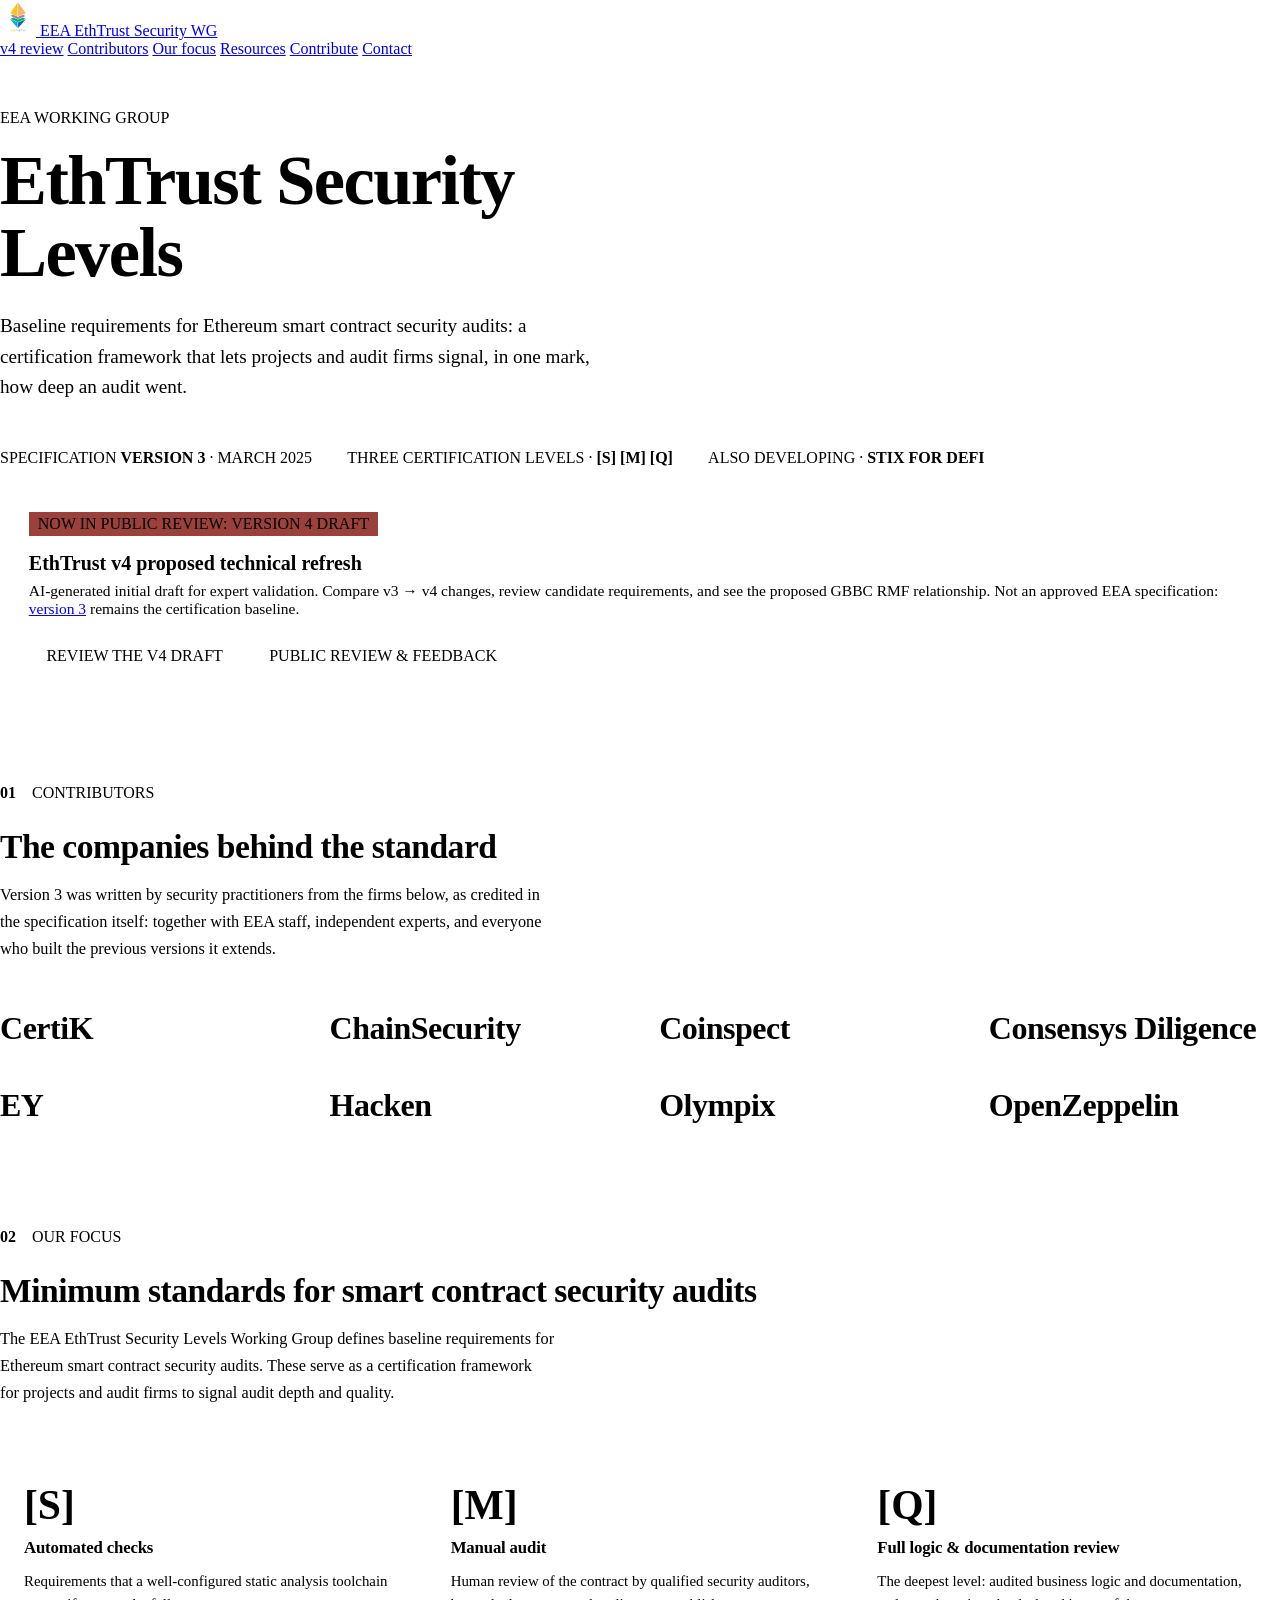
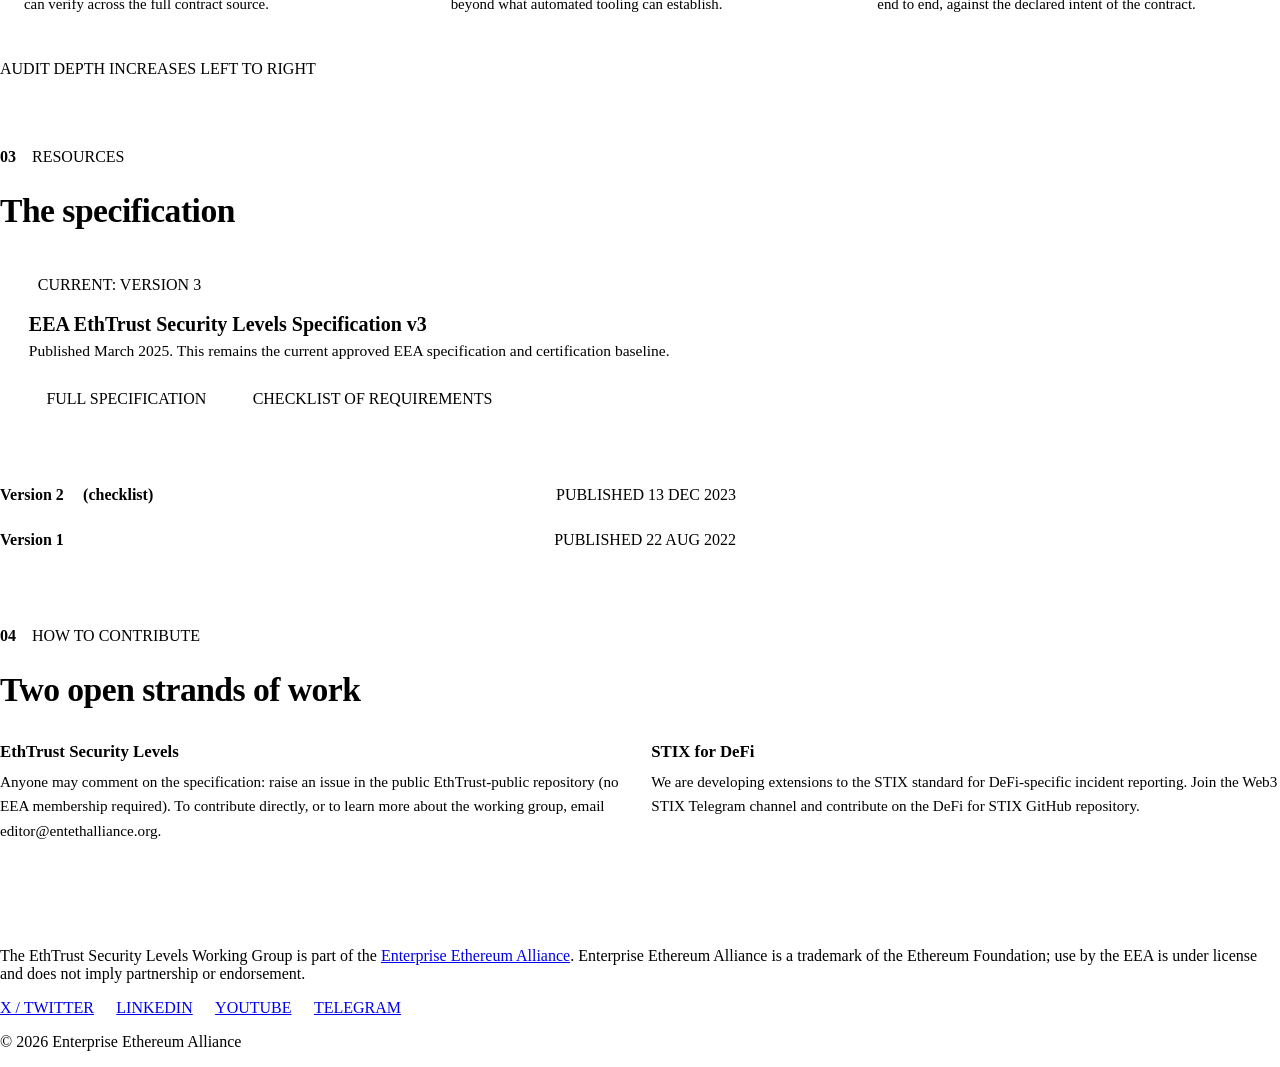
==== commit df88a331: "Retroactive sweep: remove em/en dashes and curly quotes Whole-file sweep of existing .html/.md/.mdx " ====
--- a/docs/index.html
+++ b/docs/index.html
@@ -4,7 +4,7 @@
 <meta charset="utf-8">
 <meta name="viewport" content="width=device-width, initial-scale=1">
 <title>EEA EthTrust Security Levels Working Group</title>
-<meta name="description" content="EEA EthTrust Security Levels define minimum security audit standards for Ethereum smart contracts — three certification levels, [S], [M] and [Q].">
+<meta name="description" content="EEA EthTrust Security Levels define minimum security audit standards for Ethereum smart contracts: three certification levels, [S], [M] and [Q].">
 <meta name="author" content="EEA Inc.">
 
 <!-- EEA-PAGES Analytics (GT-PL9524M) -->
@@ -23,7 +23,7 @@
 <meta property="og:type" content="website">
 <meta property="og:site_name" content="Enterprise Ethereum Alliance">
 <meta property="og:title" content="EEA EthTrust Security Levels Working Group">
-<meta property="og:description" content="Minimum security audit standards for Ethereum smart contracts — three certification levels, [S], [M] and [Q].">
+<meta property="og:description" content="Minimum security audit standards for Ethereum smart contracts: three certification levels, [S], [M] and [Q].">
 <meta property="og:url" content="https://entethalliance.github.io/wg-ethtrust-site/">
 <meta property="og:image" content="https://entethalliance.github.io/wg-ethtrust-site/og-card.png">
 <meta property="og:image:width" content="1200">
@@ -31,7 +31,7 @@
 <meta name="twitter:card" content="summary_large_image">
 <meta name="twitter:site" content="@EntEthAlliance">
 <meta name="twitter:title" content="EEA EthTrust Security Levels Working Group">
-<meta name="twitter:description" content="Minimum security audit standards for Ethereum smart contracts — three certification levels, [S], [M] and [Q].">
+<meta name="twitter:description" content="Minimum security audit standards for Ethereum smart contracts: three certification levels, [S], [M] and [Q].">
 <meta name="twitter:image" content="https://entethalliance.github.io/wg-ethtrust-site/og-card.png">
 
 <script type="application/ld+json">
@@ -341,7 +341,7 @@
     <p class="masthead-kicker">EEA Working Group</p>
     <h1>EthTrust Security Levels</h1>
     <p class="masthead-stand">Baseline requirements for Ethereum smart contract
-    security audits — a certification framework that lets projects and audit
+    security audits: a certification framework that lets projects and audit
     firms signal, in one mark, how deep an audit went.</p>
     <div class="masthead-meta">
       <span>Specification <strong>Version&nbsp;3</strong> · March&nbsp;2025</span>
@@ -353,9 +353,9 @@
 
   <div class="measure">
     <div class="res-feature review-draft" id="v4-review">
-      <span class="res-feature-tag">Now in public review — Version 4 draft</span>
+      <span class="res-feature-tag">Now in public review: Version 4 draft</span>
       <h3>EthTrust v4 proposed technical refresh</h3>
-      <p>AI-generated initial draft for expert validation. Compare v3 → v4 changes, review candidate requirements, and see the proposed GBBC RMF relationship. Not an approved EEA specification — <a href="spec/v3/">version 3</a> remains the certification baseline.</p>
+      <p>AI-generated initial draft for expert validation. Compare v3 → v4 changes, review candidate requirements, and see the proposed GBBC RMF relationship. Not an approved EEA specification: <a href="spec/v3/">version 3</a> remains the certification baseline.</p>
       <div class="btn-row">
         <a class="btn" href="spec/v4/">Review the v4 draft</a>
         <a class="btn ghost" href="https://github.com/EntEthAlliance/EthTrust-public/issues/12">Public review &amp; feedback</a>
@@ -367,7 +367,7 @@
     <p class="kicker" data-n="01">Contributors</p>
     <h2>The companies behind the standard</h2>
     <p class="prose">Version&nbsp;3 was written by security practitioners from
-    the firms below, as credited in the specification itself — together with
+    the firms below, as credited in the specification itself: together with
     EEA staff, independent experts, and everyone who built the previous
     versions it extends.</p>
     <ul class="companies" role="list">
@@ -409,7 +409,7 @@
         <div class="level-depth" aria-hidden="true"><i></i><i></i><i></i></div>
         <div class="level-mark" aria-hidden="true">[Q]</div>
         <h3>Full logic &amp; documentation review</h3>
-        <p>The deepest level — audited business logic and documentation,
+        <p>The deepest level: audited business logic and documentation,
         end to end, against the declared intent of the contract.</p>
       </div>
     </div>
@@ -421,7 +421,7 @@
     <h2>The specification</h2>
 
     <div class="res-feature">
-      <span class="res-feature-tag">Current — Version 3</span>
+      <span class="res-feature-tag">Current: Version 3</span>
       <h3>EEA EthTrust Security Levels Specification v3</h3>
       <p>Published March 2025. This remains the current approved EEA specification and certification baseline.</p>
       <div class="btn-row">
@@ -444,7 +444,7 @@
     <div class="contrib">
       <div class="contrib-card" id="contact">
         <h3>EthTrust Security Levels</h3>
-        <p>Anyone may comment on the specification — raise an issue in the
+        <p>Anyone may comment on the specification: raise an issue in the
         public
         <a href="https://github.com/EntEthAlliance/EthTrust-public/issues">EthTrust-public repository</a>
         (no EEA membership required). To contribute directly, or to learn more
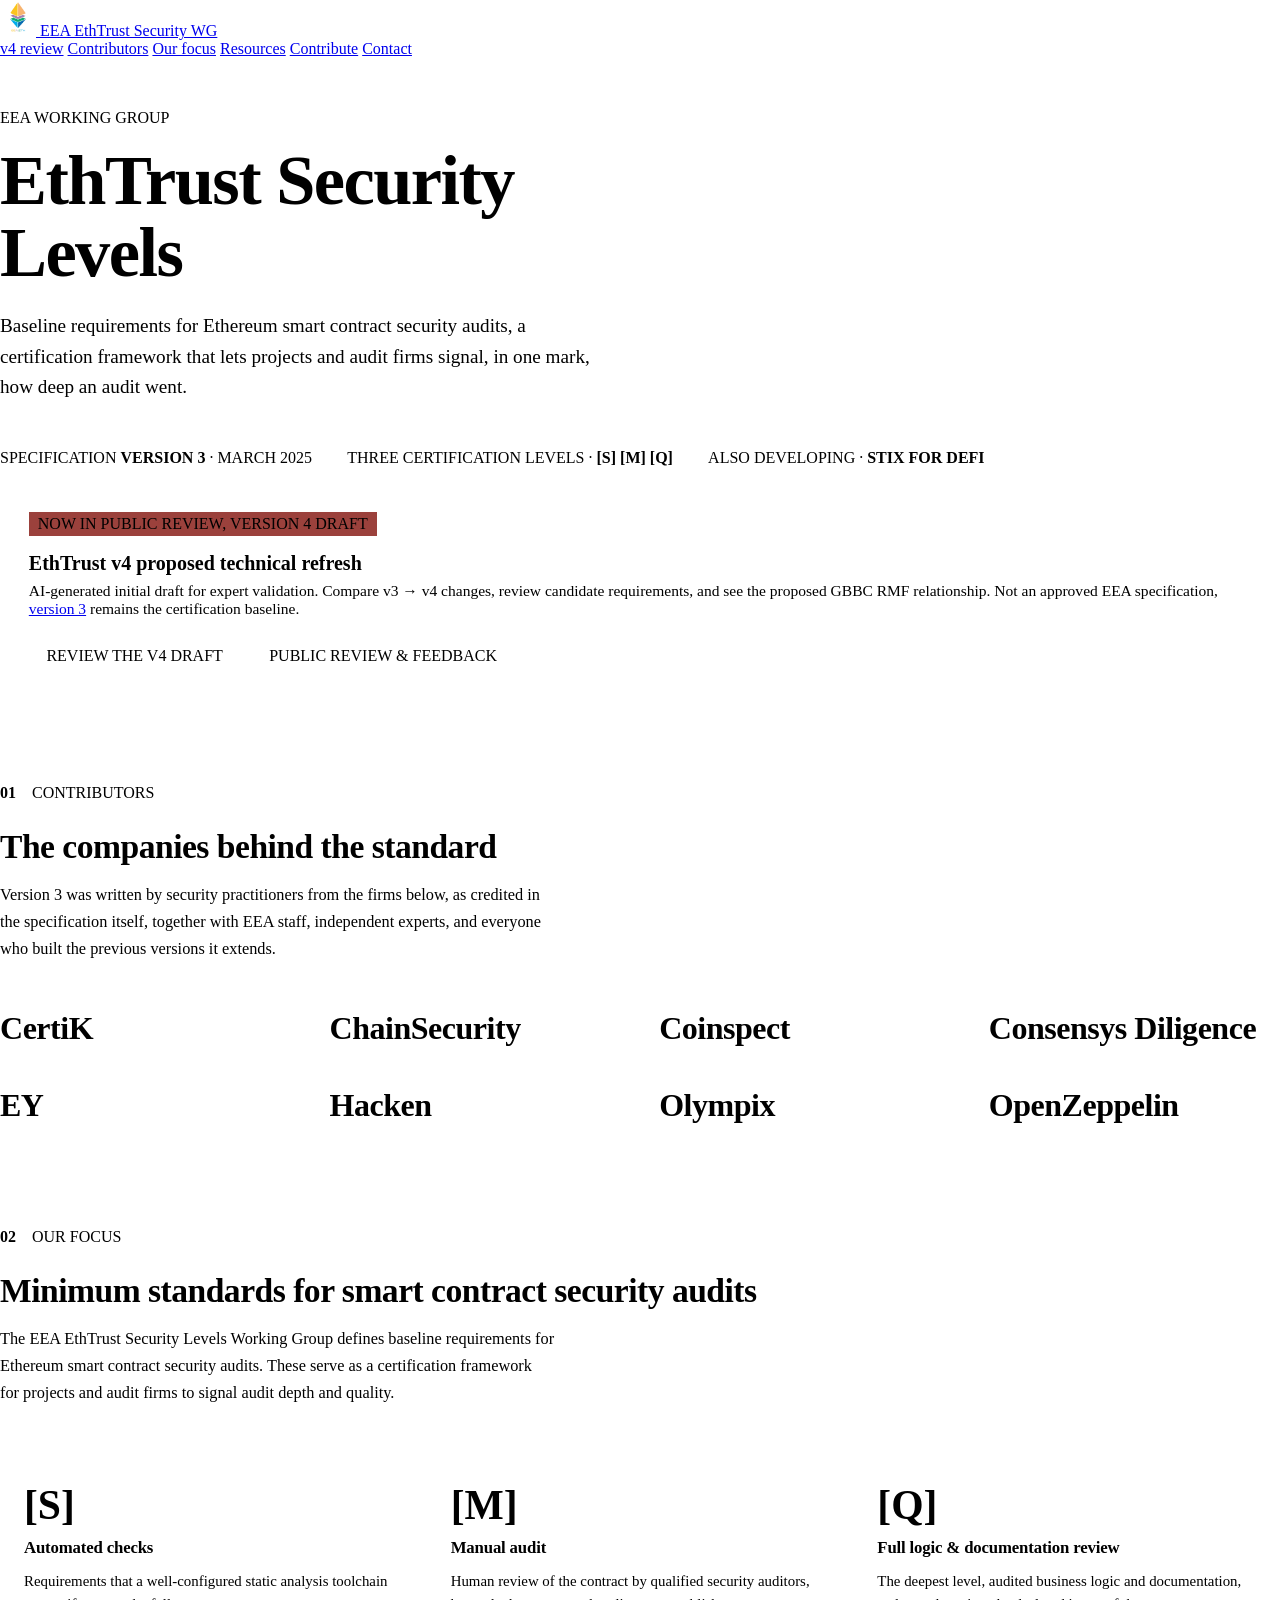
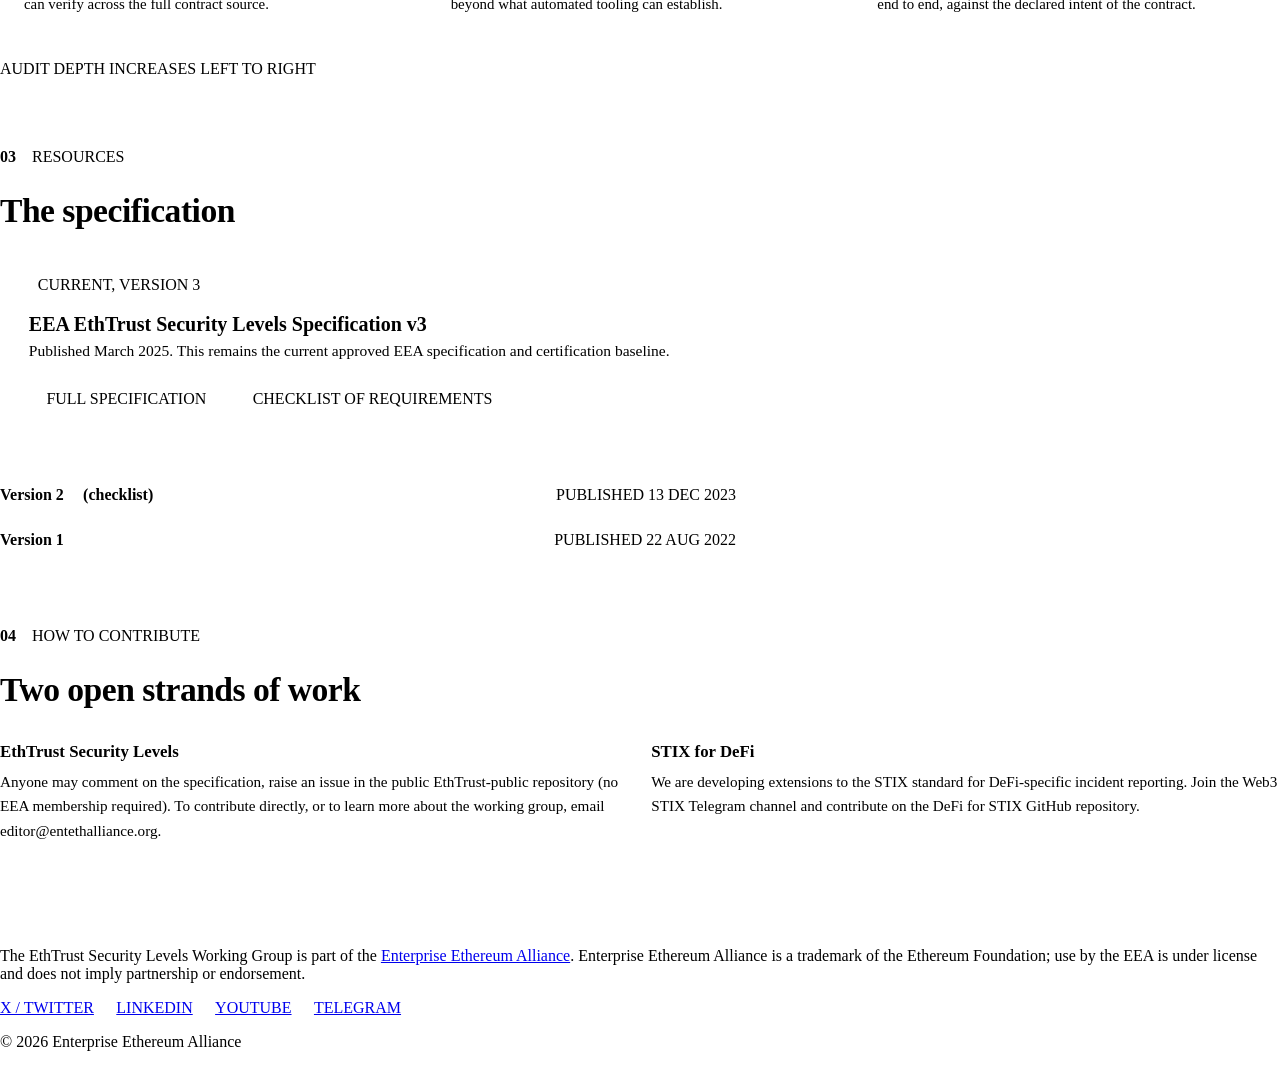
==== commit 80a9e0a3: "Remove em/en dashes and curly quotes from served pages Applies the humanizer rules from EntEthAllian" ====
--- a/docs/index.html
+++ b/docs/index.html
@@ -4,7 +4,7 @@
 <meta charset="utf-8">
 <meta name="viewport" content="width=device-width, initial-scale=1">
 <title>EEA EthTrust Security Levels Working Group</title>
-<meta name="description" content="EEA EthTrust Security Levels define minimum security audit standards for Ethereum smart contracts: three certification levels, [S], [M] and [Q].">
+<meta name="description" content="EEA EthTrust Security Levels define minimum security audit standards for Ethereum smart contracts, three certification levels, [S], [M] and [Q].">
 <meta name="author" content="EEA Inc.">
 
 <!-- EEA-PAGES Analytics (GT-PL9524M) -->
@@ -23,7 +23,7 @@
 <meta property="og:type" content="website">
 <meta property="og:site_name" content="Enterprise Ethereum Alliance">
 <meta property="og:title" content="EEA EthTrust Security Levels Working Group">
-<meta property="og:description" content="Minimum security audit standards for Ethereum smart contracts: three certification levels, [S], [M] and [Q].">
+<meta property="og:description" content="Minimum security audit standards for Ethereum smart contracts, three certification levels, [S], [M] and [Q].">
 <meta property="og:url" content="https://entethalliance.github.io/wg-ethtrust-site/">
 <meta property="og:image" content="https://entethalliance.github.io/wg-ethtrust-site/og-card.png">
 <meta property="og:image:width" content="1200">
@@ -31,7 +31,7 @@
 <meta name="twitter:card" content="summary_large_image">
 <meta name="twitter:site" content="@EntEthAlliance">
 <meta name="twitter:title" content="EEA EthTrust Security Levels Working Group">
-<meta name="twitter:description" content="Minimum security audit standards for Ethereum smart contracts: three certification levels, [S], [M] and [Q].">
+<meta name="twitter:description" content="Minimum security audit standards for Ethereum smart contracts, three certification levels, [S], [M] and [Q].">
 <meta name="twitter:image" content="https://entethalliance.github.io/wg-ethtrust-site/og-card.png">
 
 <script type="application/ld+json">
@@ -303,7 +303,7 @@
   text-transform: uppercase;
 }
 
-/* ── Load reveal — one staggered pass, masthead only ── */
+/* ── Load reveal, one staggered pass, masthead only ── */
 @media (prefers-reduced-motion: no-preference) {
   .masthead > * { opacity: 0; transform: translateY(10px); animation: rise 480ms cubic-bezier(.2,.6,.2,1) forwards; }
   .masthead > *:nth-child(2) { animation-delay: 70ms; }
@@ -341,7 +341,7 @@
     <p class="masthead-kicker">EEA Working Group</p>
     <h1>EthTrust Security Levels</h1>
     <p class="masthead-stand">Baseline requirements for Ethereum smart contract
-    security audits: a certification framework that lets projects and audit
+    security audits, a certification framework that lets projects and audit
     firms signal, in one mark, how deep an audit went.</p>
     <div class="masthead-meta">
       <span>Specification <strong>Version&nbsp;3</strong> · March&nbsp;2025</span>
@@ -353,9 +353,9 @@
 
   <div class="measure">
     <div class="res-feature review-draft" id="v4-review">
-      <span class="res-feature-tag">Now in public review: Version 4 draft</span>
+      <span class="res-feature-tag">Now in public review, Version 4 draft</span>
       <h3>EthTrust v4 proposed technical refresh</h3>
-      <p>AI-generated initial draft for expert validation. Compare v3 → v4 changes, review candidate requirements, and see the proposed GBBC RMF relationship. Not an approved EEA specification: <a href="spec/v3/">version 3</a> remains the certification baseline.</p>
+      <p>AI-generated initial draft for expert validation. Compare v3 → v4 changes, review candidate requirements, and see the proposed GBBC RMF relationship. Not an approved EEA specification, <a href="spec/v3/">version 3</a> remains the certification baseline.</p>
       <div class="btn-row">
         <a class="btn" href="spec/v4/">Review the v4 draft</a>
         <a class="btn ghost" href="https://github.com/EntEthAlliance/EthTrust-public/issues/12">Public review &amp; feedback</a>
@@ -367,7 +367,7 @@
     <p class="kicker" data-n="01">Contributors</p>
     <h2>The companies behind the standard</h2>
     <p class="prose">Version&nbsp;3 was written by security practitioners from
-    the firms below, as credited in the specification itself: together with
+    the firms below, as credited in the specification itself, together with
     EEA staff, independent experts, and everyone who built the previous
     versions it extends.</p>
     <ul class="companies" role="list">
@@ -409,7 +409,7 @@
         <div class="level-depth" aria-hidden="true"><i></i><i></i><i></i></div>
         <div class="level-mark" aria-hidden="true">[Q]</div>
         <h3>Full logic &amp; documentation review</h3>
-        <p>The deepest level: audited business logic and documentation,
+        <p>The deepest level, audited business logic and documentation,
         end to end, against the declared intent of the contract.</p>
       </div>
     </div>
@@ -421,7 +421,7 @@
     <h2>The specification</h2>
 
     <div class="res-feature">
-      <span class="res-feature-tag">Current: Version 3</span>
+      <span class="res-feature-tag">Current, Version 3</span>
       <h3>EEA EthTrust Security Levels Specification v3</h3>
       <p>Published March 2025. This remains the current approved EEA specification and certification baseline.</p>
       <div class="btn-row">
@@ -444,7 +444,7 @@
     <div class="contrib">
       <div class="contrib-card" id="contact">
         <h3>EthTrust Security Levels</h3>
-        <p>Anyone may comment on the specification: raise an issue in the
+        <p>Anyone may comment on the specification, raise an issue in the
         public
         <a href="https://github.com/EntEthAlliance/EthTrust-public/issues">EthTrust-public repository</a>
         (no EEA membership required). To contribute directly, or to learn more
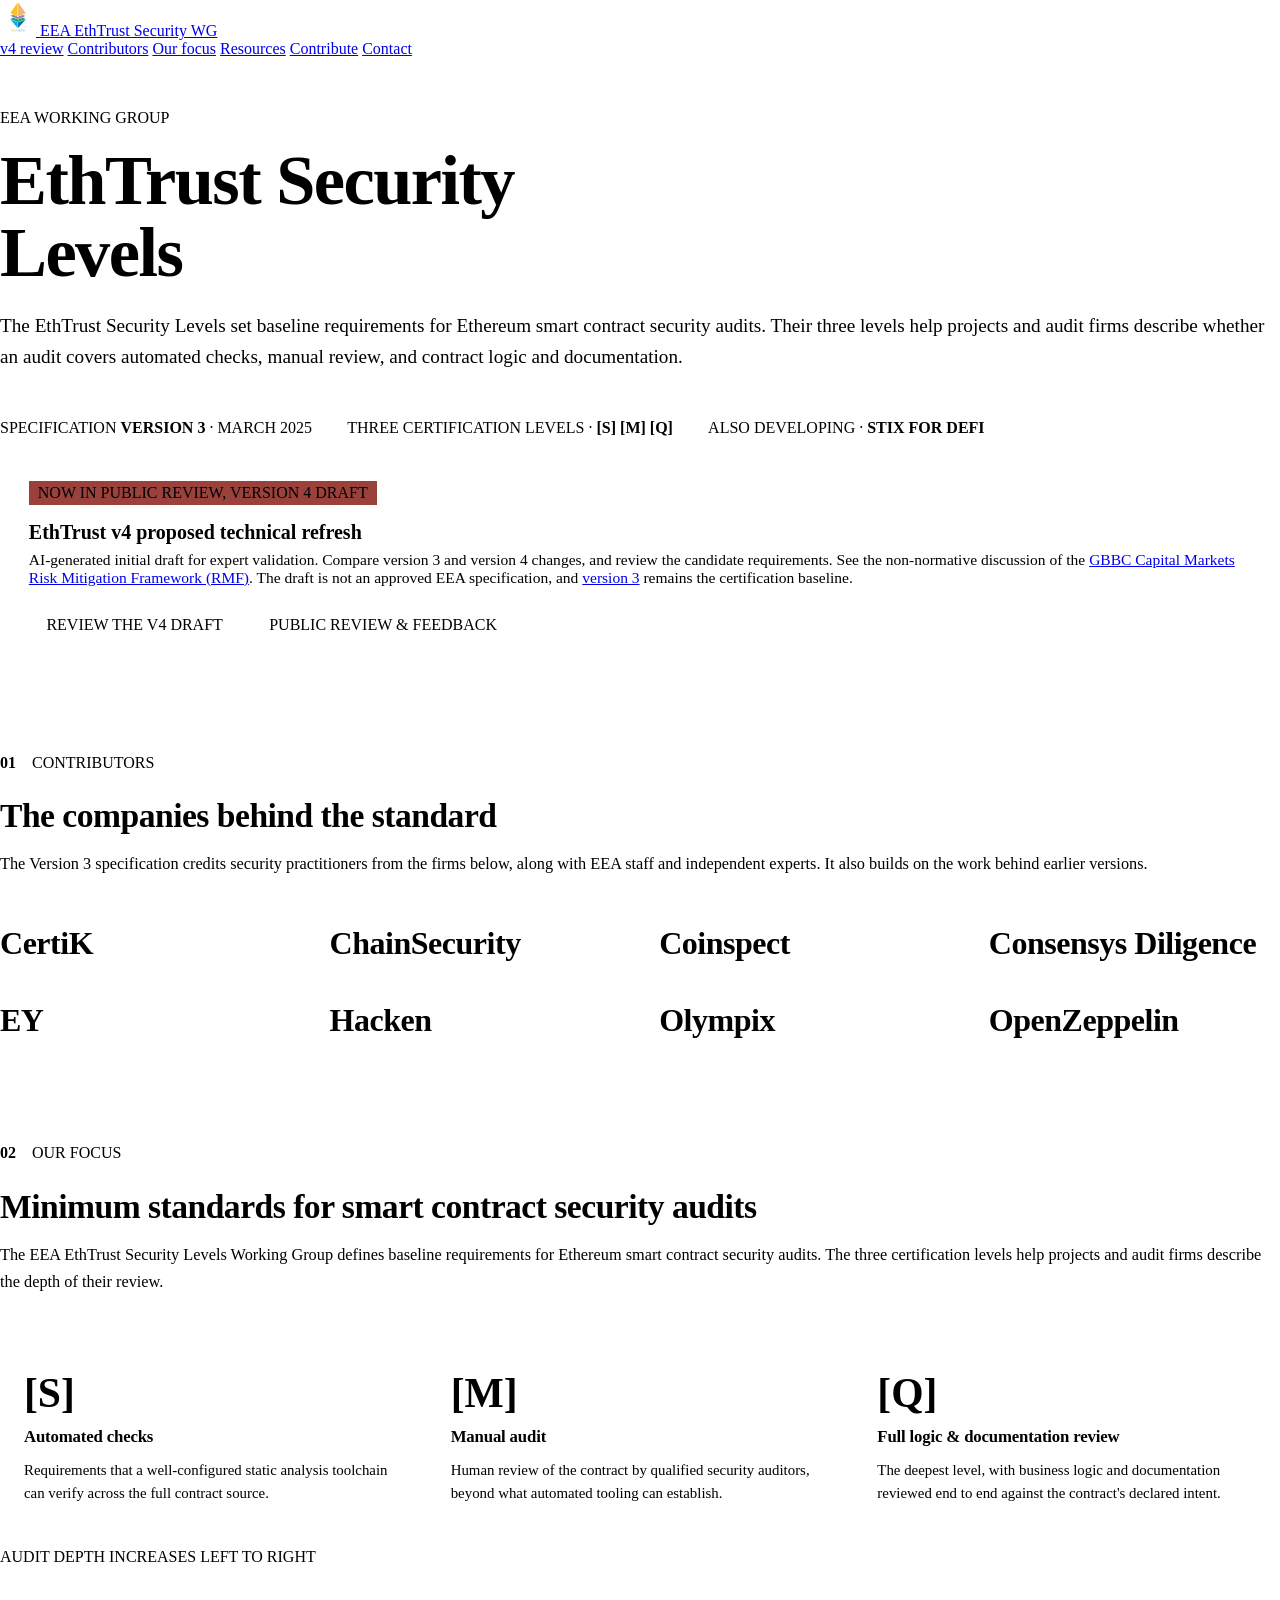
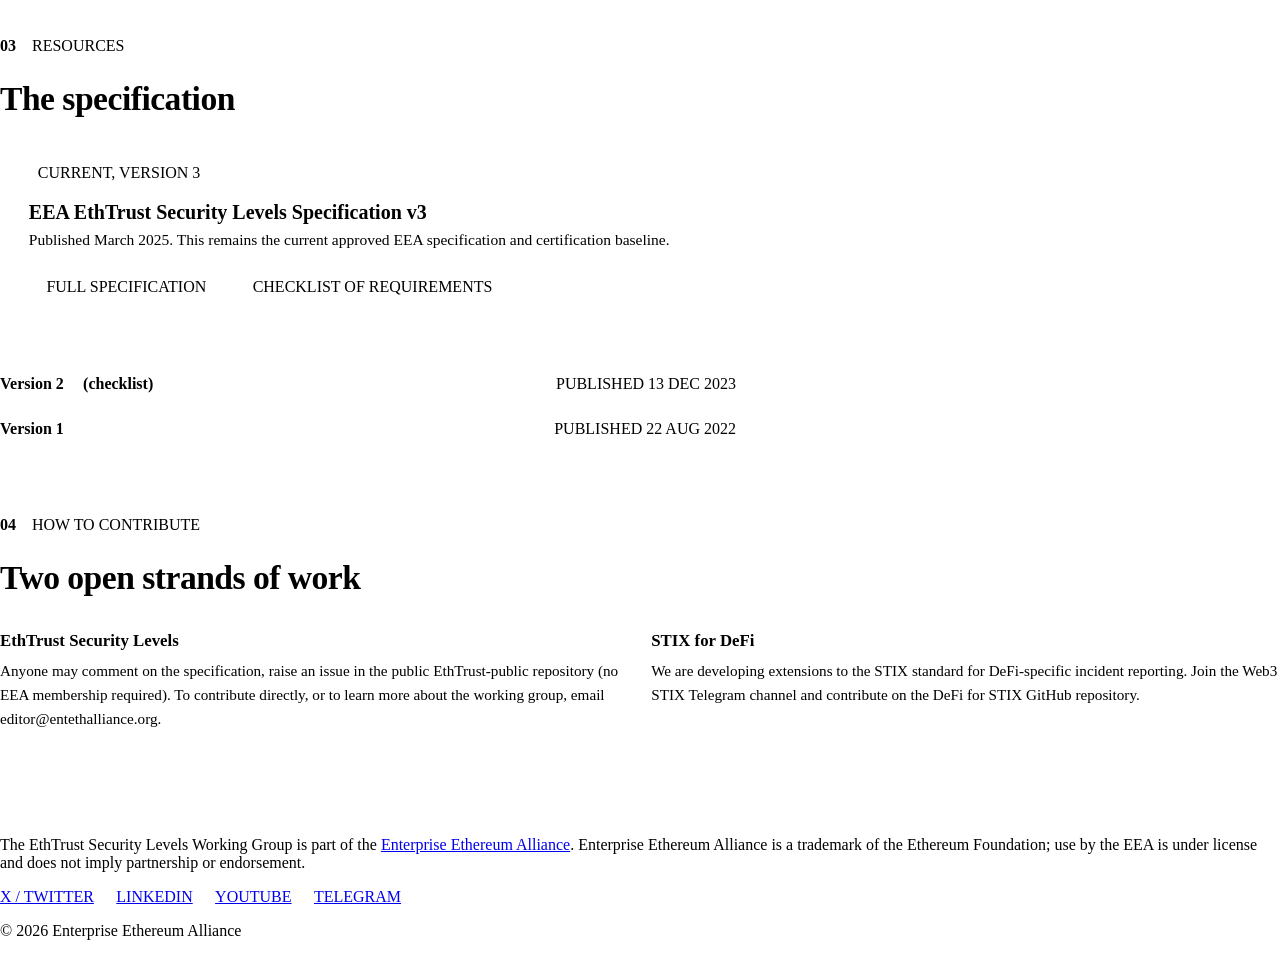
==== commit e589d3ba: "Expand homepage text and link to GBBC RMF" ====
--- a/docs/index.html
+++ b/docs/index.html
@@ -61,7 +61,7 @@
 <link rel="preconnect" href="https://fonts.googleapis.com">
 <link rel="preconnect" href="https://fonts.gstatic.com" crossorigin>
 <link rel="stylesheet" href="https://fonts.googleapis.com/css2?family=Inter:ital,opsz,wght@0,14..32,100..900;1,14..32,100..900&family=Kode+Mono:wght@400;500;600&display=swap">
-<link rel="stylesheet" href="https://entethalliance.github.io/eea-design-system/editorial.css">
+<link rel="stylesheet" href="https://hub.entethalliance.org/eea-design-system/editorial.css">
 
 <style>
 /* ── Page-local styles. Everything maps onto --eea-ed-* tokens. ── */
@@ -150,6 +150,9 @@
 .prose { max-width: 68ch; font-size: 1.02rem; line-height: 1.65; }
 .prose a { color: var(--eea-ed-accent); text-decoration: none; border-bottom: 1px solid var(--eea-ed-line); }
 .prose a:hover { color: var(--eea-ed-accent-deep); border-bottom-color: var(--eea-ed-accent); }
+
+/* Keep every homepage paragraph inside its full content block. */
+.measure p { max-width: none; overflow-wrap: anywhere; }
 
 /* ── Level plates ── */
 .levels {
@@ -340,9 +343,7 @@
   <div class="measure masthead">
     <p class="masthead-kicker">EEA Working Group</p>
     <h1>EthTrust Security Levels</h1>
-    <p class="masthead-stand">Baseline requirements for Ethereum smart contract
-    security audits, a certification framework that lets projects and audit
-    firms signal, in one mark, how deep an audit went.</p>
+    <p class="masthead-stand">The EthTrust Security Levels set baseline requirements for Ethereum smart contract security audits. Their three levels help projects and audit firms describe whether an audit covers automated checks, manual review, and contract logic and documentation.</p>
     <div class="masthead-meta">
       <span>Specification <strong>Version&nbsp;3</strong> · March&nbsp;2025</span>
       <span>Three certification levels · <strong>[S]&nbsp;[M]&nbsp;[Q]</strong></span>
@@ -355,7 +356,7 @@
     <div class="res-feature review-draft" id="v4-review">
       <span class="res-feature-tag">Now in public review, Version 4 draft</span>
       <h3>EthTrust v4 proposed technical refresh</h3>
-      <p>AI-generated initial draft for expert validation. Compare v3 → v4 changes, review candidate requirements, and see the proposed GBBC RMF relationship. Not an approved EEA specification, <a href="spec/v3/">version 3</a> remains the certification baseline.</p>
+      <p>AI-generated initial draft for expert validation. Compare version 3 and version 4 changes, and review the candidate requirements. See the non-normative discussion of the <a href="https://rmf.gbbc.io/">GBBC Capital Markets Risk Mitigation Framework (RMF)</a>. The draft is not an approved EEA specification, and <a href="spec/v3/">version 3</a> remains the certification baseline.</p>
       <div class="btn-row">
         <a class="btn" href="spec/v4/">Review the v4 draft</a>
         <a class="btn ghost" href="https://github.com/EntEthAlliance/EthTrust-public/issues/12">Public review &amp; feedback</a>
@@ -366,10 +367,7 @@
   <section id="contributors" class="measure">
     <p class="kicker" data-n="01">Contributors</p>
     <h2>The companies behind the standard</h2>
-    <p class="prose">Version&nbsp;3 was written by security practitioners from
-    the firms below, as credited in the specification itself, together with
-    EEA staff, independent experts, and everyone who built the previous
-    versions it extends.</p>
+    <p class="prose">The Version 3 specification credits security practitioners from the firms below, along with EEA staff and independent experts. It also builds on the work behind earlier versions.</p>
     <ul class="companies" role="list">
       <li><a href="https://www.certik.com/">CertiK</a></li>
       <li><a href="https://www.chainsecurity.com/">ChainSecurity</a></li>
@@ -385,10 +383,7 @@
   <section id="focus" class="measure">
     <p class="kicker" data-n="02">Our focus</p>
     <h2>Minimum standards for smart contract security audits</h2>
-    <p class="prose">The EEA EthTrust Security Levels Working Group defines
-    baseline requirements for Ethereum smart contract security audits. These
-    serve as a certification framework for projects and audit firms to signal
-    audit depth and quality.</p>
+    <p class="prose">The EEA EthTrust Security Levels Working Group defines baseline requirements for Ethereum smart contract security audits. The three certification levels help projects and audit firms describe the depth of their review.</p>
 
     <div class="levels" role="list">
       <div class="level" role="listitem" data-depth="1">
@@ -409,8 +404,7 @@
         <div class="level-depth" aria-hidden="true"><i></i><i></i><i></i></div>
         <div class="level-mark" aria-hidden="true">[Q]</div>
         <h3>Full logic &amp; documentation review</h3>
-        <p>The deepest level, audited business logic and documentation,
-        end to end, against the declared intent of the contract.</p>
+        <p>The deepest level, with business logic and documentation reviewed end to end against the contract's declared intent.</p>
       </div>
     </div>
     <p class="levels-note">Audit depth increases left to right</p>
